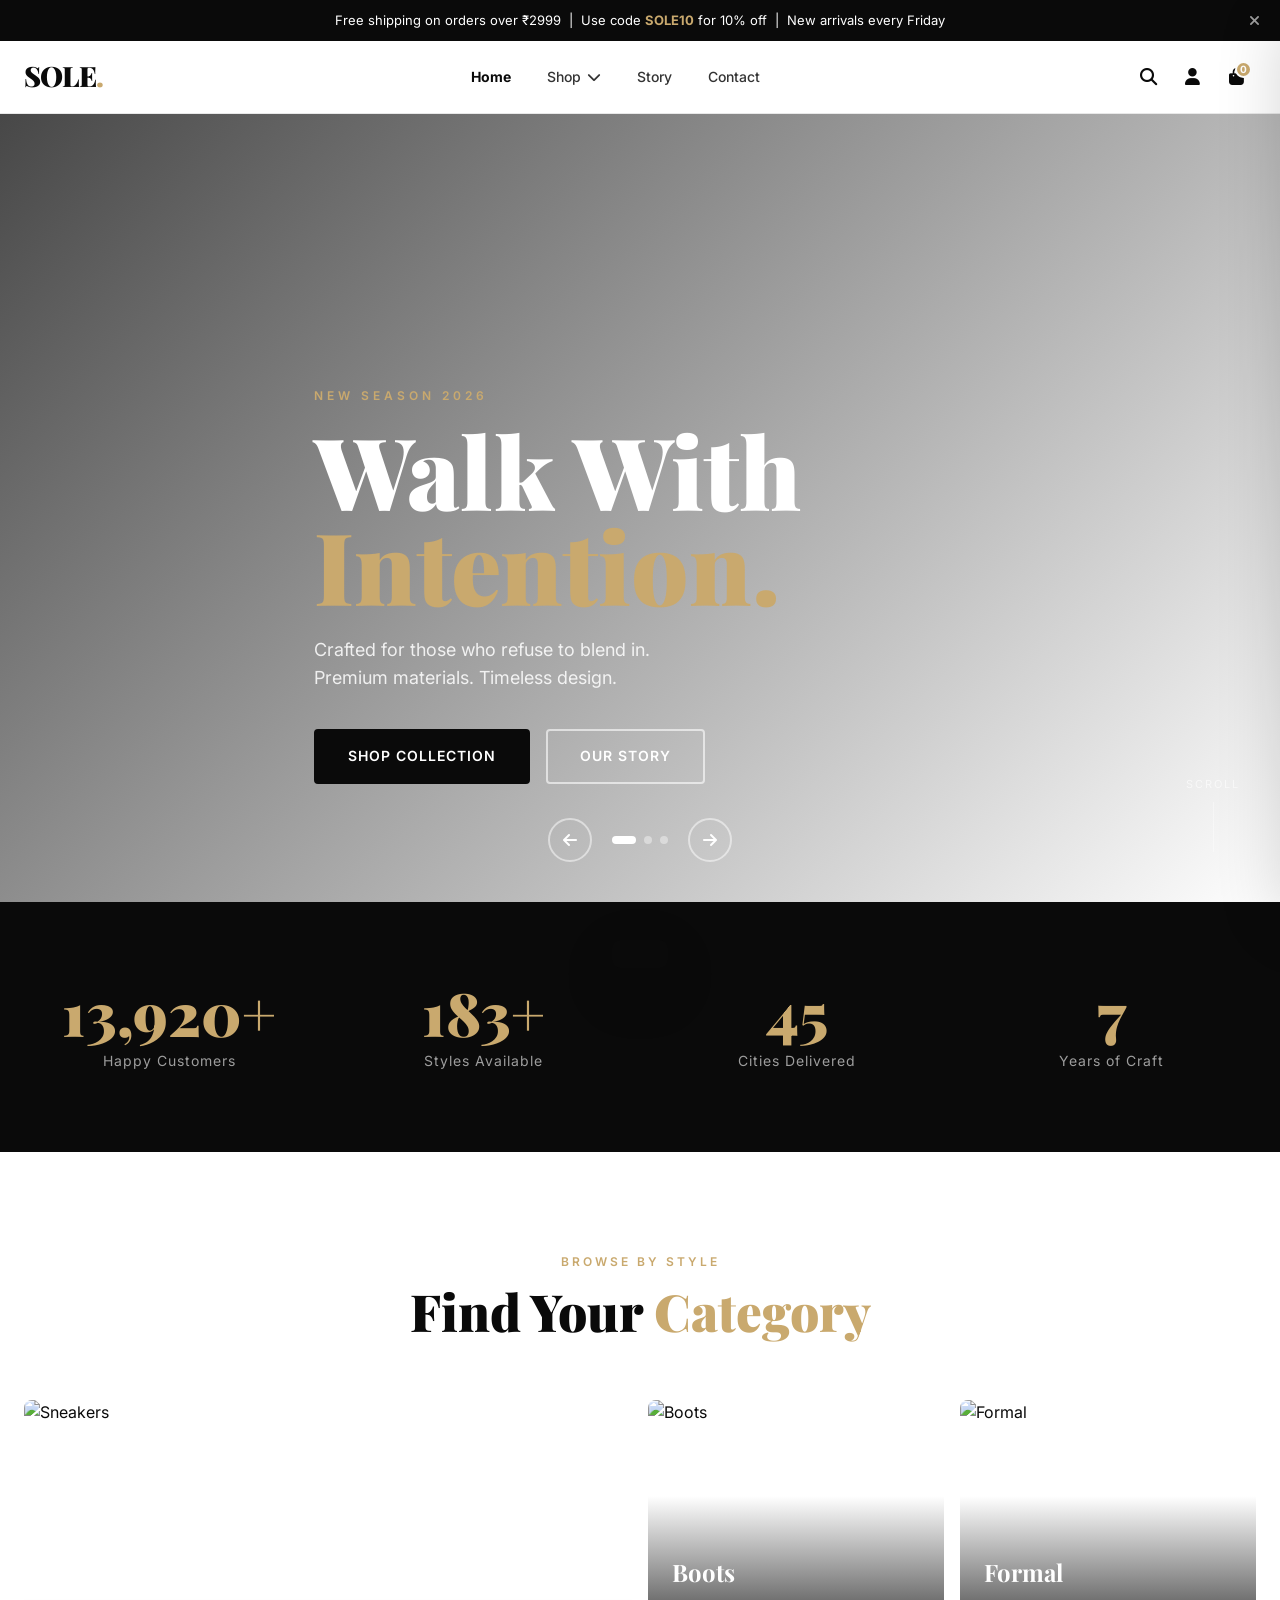
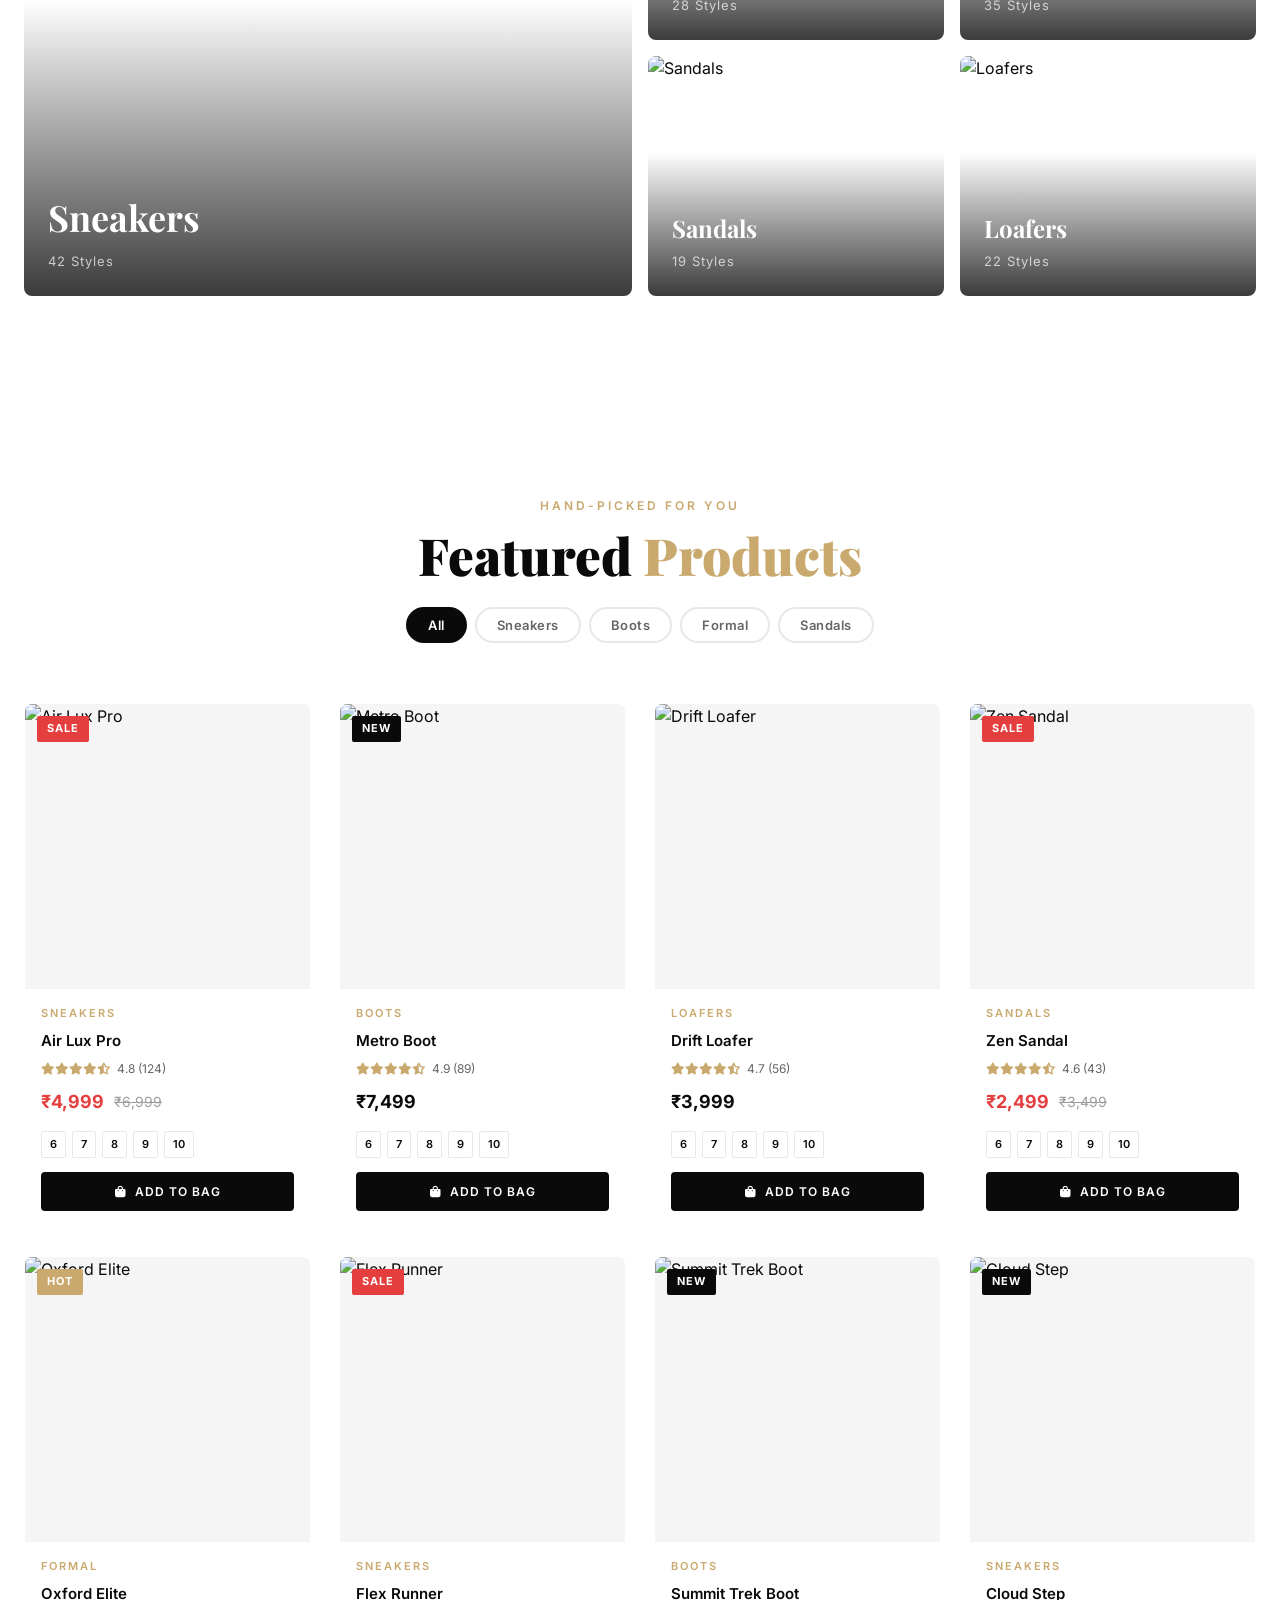
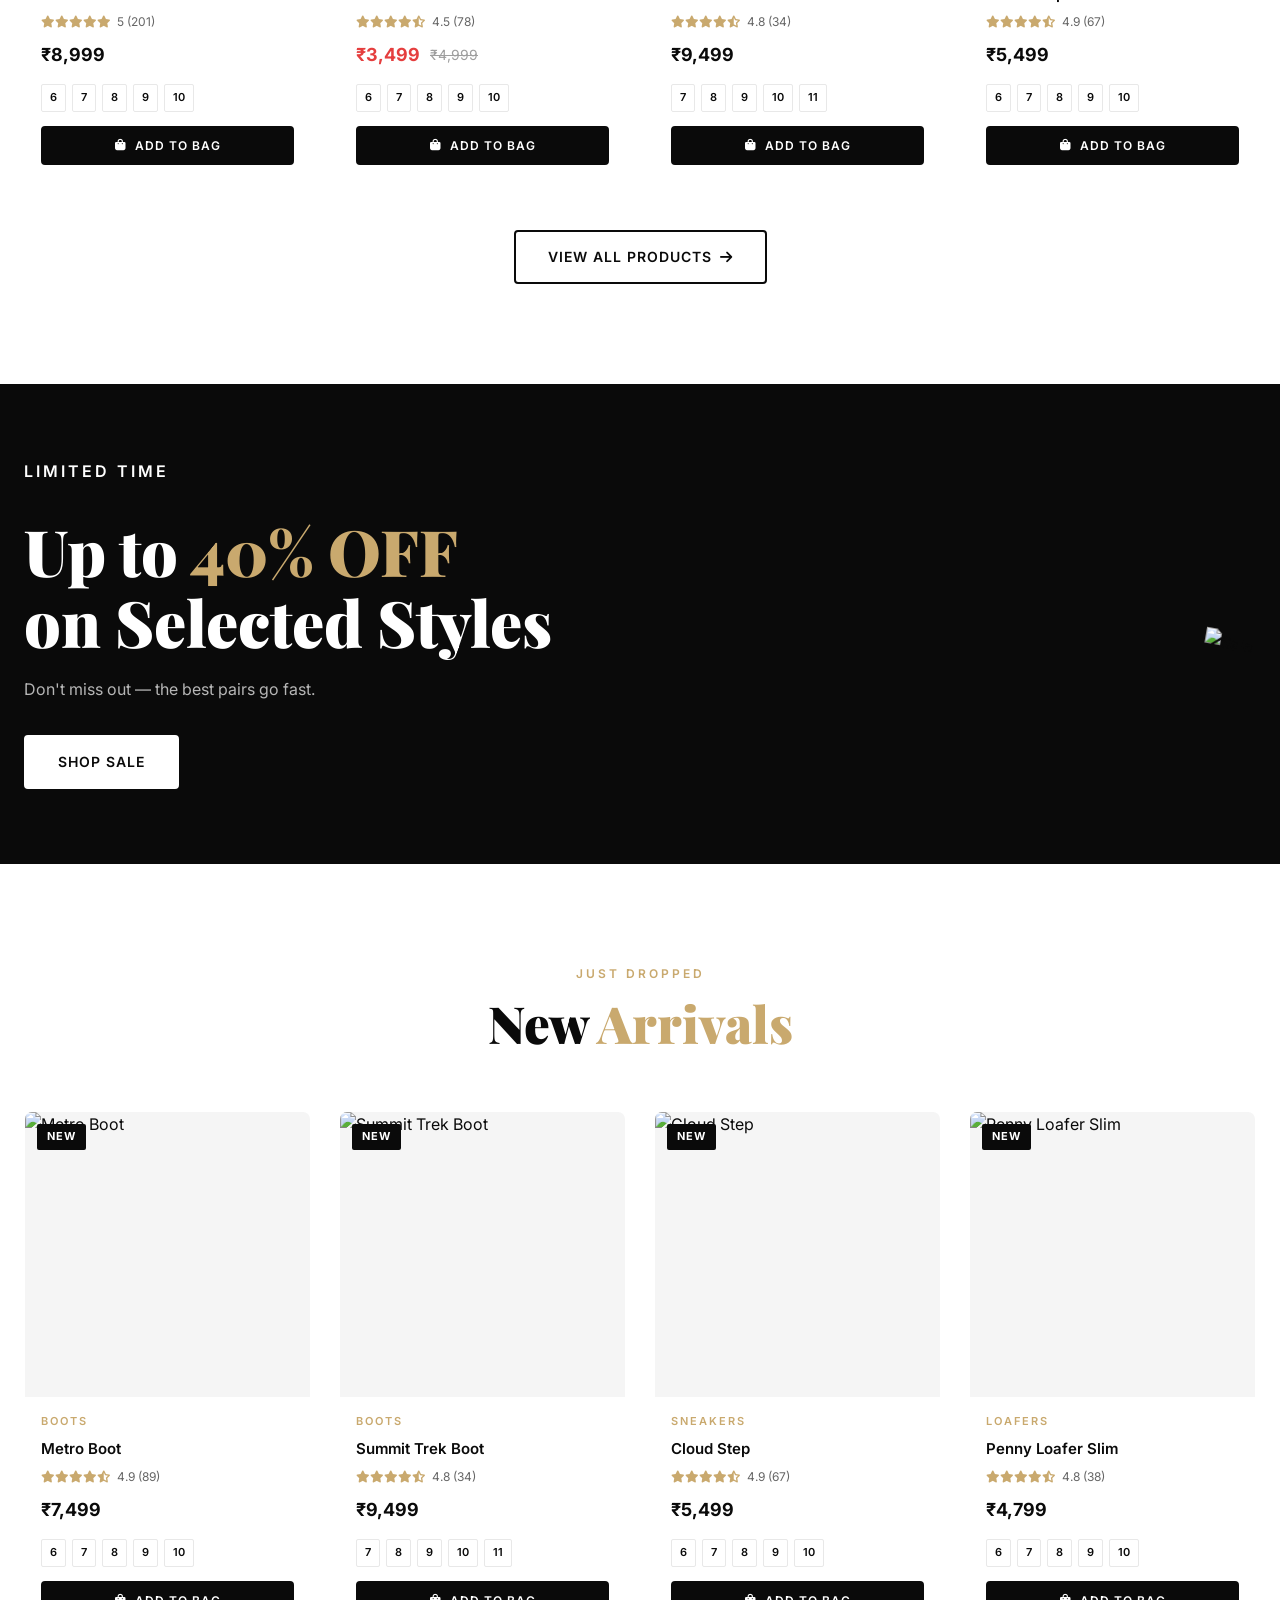
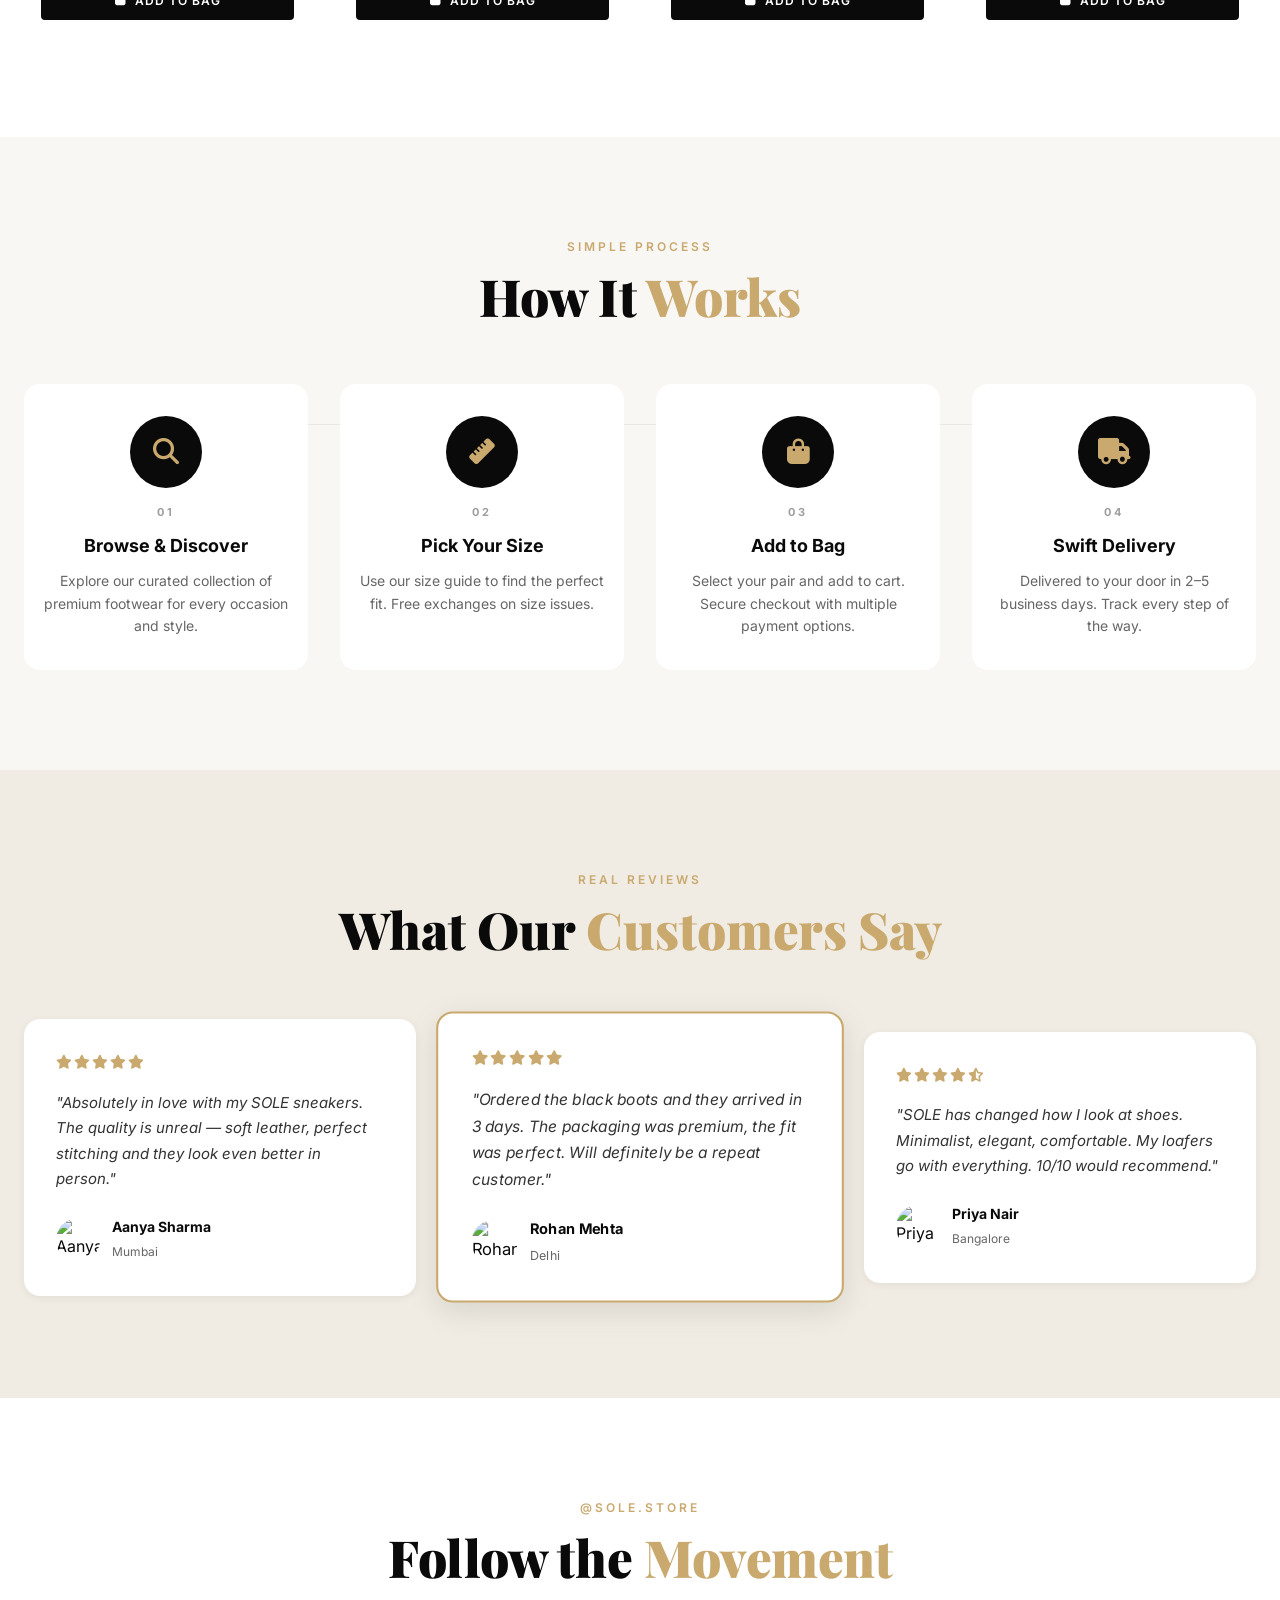
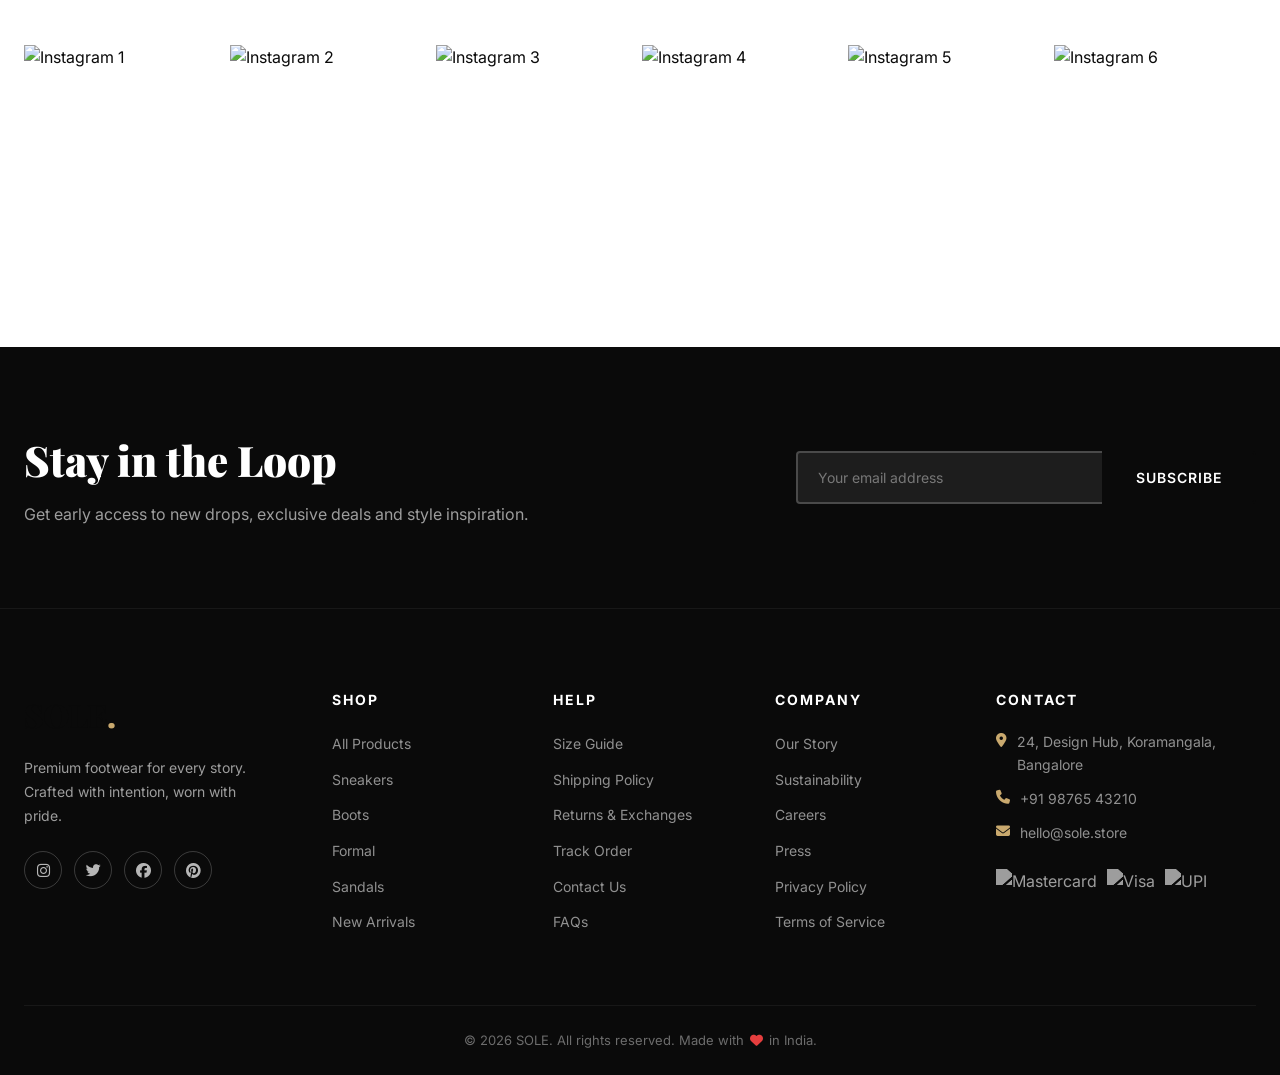
==== index.html @ 8777ed57 "Initial commit: SOLE footwear e-commerce website" ====
<!DOCTYPE html>
<html lang="en">
<head>
  <meta charset="UTF-8" />
  <meta name="viewport" content="width=device-width, initial-scale=1.0" />
  <title>SOLE — Premium Footwear</title>
  <meta name="description" content="SOLE — Minimalist premium footwear crafted for the bold. Shop sneakers, boots, and more." />
  <link rel="stylesheet" href="css/style.css" />
  <link rel="preconnect" href="https://fonts.googleapis.com" />
  <link href="https://fonts.googleapis.com/css2?family=Inter:wght@300;400;500;600;700;900&family=Playfair+Display:wght@700;900&display=swap" rel="stylesheet" />
  <link rel="stylesheet" href="https://cdnjs.cloudflare.com/ajax/libs/font-awesome/6.5.0/css/all.min.css" />
</head>
<body>

  <!-- ======== ANNOUNCEMENT BAR ======== -->
  <div class="announcement-bar">
    <span>Free shipping on orders over ₹2999 &nbsp;|&nbsp; Use code <strong>SOLE10</strong> for 10% off &nbsp;|&nbsp; New arrivals every Friday</span>
    <button class="announcement-close" aria-label="Close"><i class="fas fa-times"></i></button>
  </div>

  <!-- ======== NAVIGATION ======== -->
  <header class="header" id="header">
    <nav class="nav container">
      <a href="index.html" class="nav__logo">SOLE<span>.</span></a>

      <ul class="nav__menu" id="navMenu">
        <li><a href="index.html" class="nav__link active">Home</a></li>
        <li class="nav__dropdown">
          <a href="products.html" class="nav__link">Shop <i class="fas fa-chevron-down"></i></a>
          <ul class="dropdown__menu">
            <li><a href="products.html?cat=sneakers">Sneakers</a></li>
            <li><a href="products.html?cat=boots">Boots</a></li>
            <li><a href="products.html?cat=loafers">Loafers</a></li>
            <li><a href="products.html?cat=sandals">Sandals</a></li>
            <li><a href="products.html?cat=formal">Formal</a></li>
            <li><a href="products.html">All Products</a></li>
          </ul>
        </li>
        <li><a href="about.html" class="nav__link">Story</a></li>
        <li><a href="contact.html" class="nav__link">Contact</a></li>
      </ul>

      <div class="nav__actions">
        <button class="nav__icon" id="searchToggle" aria-label="Search"><i class="fas fa-search"></i></button>
        <a href="about.html" class="nav__icon" aria-label="Account"><i class="fas fa-user"></i></a>
        <button class="nav__icon cart-btn" id="cartToggle" aria-label="Cart">
          <i class="fas fa-shopping-bag"></i>
          <span class="cart-count" id="cartCount">0</span>
        </button>
        <button class="nav__hamburger" id="hamburger" aria-label="Menu">
          <span></span><span></span><span></span>
        </button>
      </div>
    </nav>

    <!-- Search Bar -->
    <div class="search-bar" id="searchBar">
      <div class="container">
        <input type="text" placeholder="Search for shoes, brands, styles..." id="searchInput" />
        <button id="searchSubmit"><i class="fas fa-search"></i></button>
        <button id="searchClose"><i class="fas fa-times"></i></button>
      </div>
    </div>
  </header>

  <!-- ======== CART SIDEBAR ======== -->
  <div class="cart-overlay" id="cartOverlay"></div>
  <aside class="cart-sidebar" id="cartSidebar">
    <div class="cart-sidebar__header">
      <h3>Your Bag <span id="cartItemCount">(0)</span></h3>
      <button id="cartClose"><i class="fas fa-times"></i></button>
    </div>
    <div class="cart-sidebar__body" id="cartItems">
      <div class="cart-empty" id="cartEmpty">
        <i class="fas fa-shopping-bag"></i>
        <p>Your bag is empty</p>
        <a href="products.html" class="btn btn--primary">Start Shopping</a>
      </div>
    </div>
    <div class="cart-sidebar__footer" id="cartFooter" style="display:none;">
      <div class="cart-subtotal">
        <span>Subtotal</span>
        <span id="cartSubtotal">₹0</span>
      </div>
      <p class="cart-note">Shipping & taxes calculated at checkout</p>
      <a href="#" class="btn btn--primary btn--full">Checkout</a>
      <a href="products.html" class="btn btn--outline btn--full">Continue Shopping</a>
    </div>
  </aside>

  <!-- ======== HERO SECTION ======== -->
  <section class="hero">
    <div class="hero__slides">
      <div class="hero__slide active" style="background-image: url('https://images.unsplash.com/photo-1542291026-7eec264c27ff?w=1600&q=80')">
        <div class="hero__overlay"></div>
        <div class="hero__content container">
          <p class="hero__tag">New Season 2026</p>
          <h1 class="hero__title">Walk With<br><span>Intention.</span></h1>
          <p class="hero__sub">Crafted for those who refuse to blend in.<br>Premium materials. Timeless design.</p>
          <div class="hero__actions">
            <a href="products.html" class="btn btn--primary">Shop Collection</a>
            <a href="about.html" class="btn btn--ghost">Our Story</a>
          </div>
        </div>
      </div>
      <div class="hero__slide" style="background-image: url('https://images.unsplash.com/photo-1600185365483-26d7a4cc7519?w=1600&q=80')">
        <div class="hero__overlay"></div>
        <div class="hero__content container">
          <p class="hero__tag">Bestsellers</p>
          <h1 class="hero__title">Comfort<br><span>Redefined.</span></h1>
          <p class="hero__sub">Every step, a statement. Every pair, a story.</p>
          <div class="hero__actions">
            <a href="products.html?cat=sneakers" class="btn btn--primary">Shop Sneakers</a>
            <a href="products.html" class="btn btn--ghost">View All</a>
          </div>
        </div>
      </div>
      <div class="hero__slide" style="background-image: url('https://images.unsplash.com/photo-1549298916-b41d501d3772?w=1600&q=80')">
        <div class="hero__overlay"></div>
        <div class="hero__content container">
          <p class="hero__tag">Limited Edition</p>
          <h1 class="hero__title">Bold.<br><span>Fearless.</span></h1>
          <p class="hero__sub">Limited drops. Unlimited style.</p>
          <div class="hero__actions">
            <a href="products.html" class="btn btn--primary">Explore Now</a>
          </div>
        </div>
      </div>
    </div>
    <div class="hero__controls">
      <button class="hero__prev" aria-label="Previous"><i class="fas fa-arrow-left"></i></button>
      <div class="hero__dots">
        <span class="hero__dot active"></span>
        <span class="hero__dot"></span>
        <span class="hero__dot"></span>
      </div>
      <button class="hero__next" aria-label="Next"><i class="fas fa-arrow-right"></i></button>
    </div>
    <div class="hero__scroll">
      <span>Scroll</span>
      <div class="hero__scroll-line"></div>
    </div>
  </section>

  <!-- ======== BRAND STATS ======== -->
  <section class="stats">
    <div class="container stats__grid">
      <div class="stat__item">
        <h2 class="stat__num" data-target="15000">0</h2>
        <p>Happy Customers</p>
      </div>
      <div class="stat__item">
        <h2 class="stat__num" data-target="200">0</h2>
        <p>Styles Available</p>
      </div>
      <div class="stat__item">
        <h2 class="stat__num" data-target="50">0</h2>
        <p>Cities Delivered</p>
      </div>
      <div class="stat__item">
        <h2 class="stat__num" data-target="8">0</h2>
        <p>Years of Craft</p>
      </div>
    </div>
  </section>

  <!-- ======== CATEGORIES ======== -->
  <section class="categories section" id="categories">
    <div class="container">
      <div class="section__header">
        <p class="section__tag">Browse by Style</p>
        <h2 class="section__title">Find Your <span>Category</span></h2>
      </div>
      <div class="categories__grid">
        <a href="products.html?cat=sneakers" class="category__card category__card--large">
          <img src="https://images.unsplash.com/photo-1595950653106-6c9ebd614d3a?w=800&q=80" alt="Sneakers" loading="lazy" />
          <div class="category__overlay">
            <h3>Sneakers</h3>
            <span>42 Styles</span>
          </div>
        </a>
        <a href="products.html?cat=boots" class="category__card">
          <img src="https://images.unsplash.com/photo-1608256246200-53e635b5b65f?w=600&q=80" alt="Boots" loading="lazy" />
          <div class="category__overlay">
            <h3>Boots</h3>
            <span>28 Styles</span>
          </div>
        </a>
        <a href="products.html?cat=formal" class="category__card">
          <img src="https://images.unsplash.com/photo-1614252234498-9a2d2e4c2c0c?w=600&q=80" alt="Formal" loading="lazy" />
          <div class="category__overlay">
            <h3>Formal</h3>
            <span>35 Styles</span>
          </div>
        </a>
        <a href="products.html?cat=sandals" class="category__card">
          <img src="https://images.unsplash.com/photo-1603487742131-4160ec999306?w=600&q=80" alt="Sandals" loading="lazy" />
          <div class="category__overlay">
            <h3>Sandals</h3>
            <span>19 Styles</span>
          </div>
        </a>
        <a href="products.html?cat=loafers" class="category__card">
          <img src="https://images.unsplash.com/photo-1560343090-f0409e92791a?w=600&q=80" alt="Loafers" loading="lazy" />
          <div class="category__overlay">
            <h3>Loafers</h3>
            <span>22 Styles</span>
          </div>
        </a>
      </div>
    </div>
  </section>

  <!-- ======== FEATURED PRODUCTS ======== -->
  <section class="products-section section" id="featured">
    <div class="container">
      <div class="section__header">
        <p class="section__tag">Hand-picked for you</p>
        <h2 class="section__title">Featured <span>Products</span></h2>
        <div class="product-filters">
          <button class="filter-btn active" data-filter="all">All</button>
          <button class="filter-btn" data-filter="sneakers">Sneakers</button>
          <button class="filter-btn" data-filter="boots">Boots</button>
          <button class="filter-btn" data-filter="formal">Formal</button>
          <button class="filter-btn" data-filter="sandals">Sandals</button>
        </div>
      </div>
      <div class="products__grid" id="featuredGrid">
        <!-- Products injected by JS -->
      </div>
      <div class="section__cta">
        <a href="products.html" class="btn btn--outline">View All Products <i class="fas fa-arrow-right"></i></a>
      </div>
    </div>
  </section>

  <!-- ======== PROMO BANNER ======== -->
  <section class="promo-banner">
    <div class="promo-banner__inner container">
      <div class="promo-banner__text">
        <p class="section__tag" style="color:#fff;">Limited Time</p>
        <h2>Up to <span>40% OFF</span><br>on Selected Styles</h2>
        <p>Don't miss out — the best pairs go fast.</p>
        <a href="products.html" class="btn btn--white">Shop Sale</a>
      </div>
      <div class="promo-banner__image">
        <img src="https://images.unsplash.com/photo-1512374382149-233c42b6a83b?w=700&q=80" alt="Sale" loading="lazy" />
      </div>
    </div>
  </section>

  <!-- ======== NEW ARRIVALS ======== -->
  <section class="section" id="new-arrivals">
    <div class="container">
      <div class="section__header">
        <p class="section__tag">Just dropped</p>
        <h2 class="section__title">New <span>Arrivals</span></h2>
      </div>
      <div class="arrivals__grid" id="arrivalsGrid">
        <!-- injected by JS -->
      </div>
    </div>
  </section>

  <!-- ======== HOW IT WORKS ======== -->
  <section class="how-it-works section">
    <div class="container">
      <div class="section__header">
        <p class="section__tag">Simple Process</p>
        <h2 class="section__title">How It <span>Works</span></h2>
      </div>
      <div class="steps__grid">
        <div class="step__card">
          <div class="step__icon"><i class="fas fa-search"></i></div>
          <span class="step__num">01</span>
          <h3>Browse & Discover</h3>
          <p>Explore our curated collection of premium footwear for every occasion and style.</p>
        </div>
        <div class="step__card">
          <div class="step__icon"><i class="fas fa-ruler"></i></div>
          <span class="step__num">02</span>
          <h3>Pick Your Size</h3>
          <p>Use our size guide to find the perfect fit. Free exchanges on size issues.</p>
        </div>
        <div class="step__card">
          <div class="step__icon"><i class="fas fa-shopping-bag"></i></div>
          <span class="step__num">03</span>
          <h3>Add to Bag</h3>
          <p>Select your pair and add to cart. Secure checkout with multiple payment options.</p>
        </div>
        <div class="step__card">
          <div class="step__icon"><i class="fas fa-truck"></i></div>
          <span class="step__num">04</span>
          <h3>Swift Delivery</h3>
          <p>Delivered to your door in 2–5 business days. Track every step of the way.</p>
        </div>
      </div>
    </div>
  </section>

  <!-- ======== TESTIMONIALS ======== -->
  <section class="testimonials section">
    <div class="container">
      <div class="section__header">
        <p class="section__tag">Real Reviews</p>
        <h2 class="section__title">What Our <span>Customers Say</span></h2>
      </div>
      <div class="testimonials__grid">
        <div class="testimonial__card">
          <div class="testimonial__stars"><i class="fas fa-star"></i><i class="fas fa-star"></i><i class="fas fa-star"></i><i class="fas fa-star"></i><i class="fas fa-star"></i></div>
          <p>"Absolutely in love with my SOLE sneakers. The quality is unreal — soft leather, perfect stitching and they look even better in person."</p>
          <div class="testimonial__author">
            <img src="https://i.pravatar.cc/60?img=1" alt="Aanya" />
            <div>
              <strong>Aanya Sharma</strong>
              <span>Mumbai</span>
            </div>
          </div>
        </div>
        <div class="testimonial__card featured-review">
          <div class="testimonial__stars"><i class="fas fa-star"></i><i class="fas fa-star"></i><i class="fas fa-star"></i><i class="fas fa-star"></i><i class="fas fa-star"></i></div>
          <p>"Ordered the black boots and they arrived in 3 days. The packaging was premium, the fit was perfect. Will definitely be a repeat customer."</p>
          <div class="testimonial__author">
            <img src="https://i.pravatar.cc/60?img=12" alt="Rohan" />
            <div>
              <strong>Rohan Mehta</strong>
              <span>Delhi</span>
            </div>
          </div>
        </div>
        <div class="testimonial__card">
          <div class="testimonial__stars"><i class="fas fa-star"></i><i class="fas fa-star"></i><i class="fas fa-star"></i><i class="fas fa-star"></i><i class="fas fa-star-half-alt"></i></div>
          <p>"SOLE has changed how I look at shoes. Minimalist, elegant, comfortable. My loafers go with everything. 10/10 would recommend."</p>
          <div class="testimonial__author">
            <img src="https://i.pravatar.cc/60?img=5" alt="Priya" />
            <div>
              <strong>Priya Nair</strong>
              <span>Bangalore</span>
            </div>
          </div>
        </div>
      </div>
    </div>
  </section>

  <!-- ======== INSTAGRAM / GALLERY ======== -->
  <section class="gallery section">
    <div class="container">
      <div class="section__header">
        <p class="section__tag">@sole.store</p>
        <h2 class="section__title">Follow the <span>Movement</span></h2>
      </div>
      <div class="gallery__grid">
        <a href="#" class="gallery__item"><img src="https://images.unsplash.com/photo-1491553895911-0055eca6402d?w=400&q=80" alt="Instagram 1" loading="lazy" /><div class="gallery__hover"><i class="fab fa-instagram"></i></div></a>
        <a href="#" class="gallery__item"><img src="https://images.unsplash.com/photo-1525966222134-fcfa99b8ae77?w=400&q=80" alt="Instagram 2" loading="lazy" /><div class="gallery__hover"><i class="fab fa-instagram"></i></div></a>
        <a href="#" class="gallery__item"><img src="https://images.unsplash.com/photo-1539185441755-769473a23570?w=400&q=80" alt="Instagram 3" loading="lazy" /><div class="gallery__hover"><i class="fab fa-instagram"></i></div></a>
        <a href="#" class="gallery__item"><img src="https://images.unsplash.com/photo-1606107557195-0e29a4b5b4aa?w=400&q=80" alt="Instagram 4" loading="lazy" /><div class="gallery__hover"><i class="fab fa-instagram"></i></div></a>
        <a href="#" class="gallery__item"><img src="https://images.unsplash.com/photo-1560769629-975ec94e6a86?w=400&q=80" alt="Instagram 5" loading="lazy" /><div class="gallery__hover"><i class="fab fa-instagram"></i></div></a>
        <a href="#" class="gallery__item"><img src="https://images.unsplash.com/photo-1594938298603-c8148c4b4e13?w=400&q=80" alt="Instagram 6" loading="lazy" /><div class="gallery__hover"><i class="fab fa-instagram"></i></div></a>
      </div>
    </div>
  </section>

  <!-- ======== NEWSLETTER ======== -->
  <section class="newsletter">
    <div class="container newsletter__inner">
      <div class="newsletter__text">
        <h2>Stay in the Loop</h2>
        <p>Get early access to new drops, exclusive deals and style inspiration.</p>
      </div>
      <form class="newsletter__form" id="newsletterForm">
        <input type="email" placeholder="Your email address" required />
        <button type="submit" class="btn btn--primary">Subscribe</button>
      </form>
    </div>
  </section>

  <!-- ======== FOOTER ======== -->
  <footer class="footer">
    <div class="container">
      <div class="footer__grid">
        <div class="footer__brand">
          <a href="index.html" class="nav__logo footer__logo">SOLE<span>.</span></a>
          <p>Premium footwear for every story. Crafted with intention, worn with pride.</p>
          <div class="footer__social">
            <a href="#" aria-label="Instagram"><i class="fab fa-instagram"></i></a>
            <a href="#" aria-label="Twitter"><i class="fab fa-twitter"></i></a>
            <a href="#" aria-label="Facebook"><i class="fab fa-facebook"></i></a>
            <a href="#" aria-label="Pinterest"><i class="fab fa-pinterest"></i></a>
          </div>
        </div>
        <div class="footer__links">
          <h4>Shop</h4>
          <ul>
            <li><a href="products.html">All Products</a></li>
            <li><a href="products.html?cat=sneakers">Sneakers</a></li>
            <li><a href="products.html?cat=boots">Boots</a></li>
            <li><a href="products.html?cat=formal">Formal</a></li>
            <li><a href="products.html?cat=sandals">Sandals</a></li>
            <li><a href="products.html">New Arrivals</a></li>
          </ul>
        </div>
        <div class="footer__links">
          <h4>Help</h4>
          <ul>
            <li><a href="#">Size Guide</a></li>
            <li><a href="#">Shipping Policy</a></li>
            <li><a href="#">Returns & Exchanges</a></li>
            <li><a href="#">Track Order</a></li>
            <li><a href="contact.html">Contact Us</a></li>
            <li><a href="#">FAQs</a></li>
          </ul>
        </div>
        <div class="footer__links">
          <h4>Company</h4>
          <ul>
            <li><a href="about.html">Our Story</a></li>
            <li><a href="#">Sustainability</a></li>
            <li><a href="#">Careers</a></li>
            <li><a href="#">Press</a></li>
            <li><a href="#">Privacy Policy</a></li>
            <li><a href="#">Terms of Service</a></li>
          </ul>
        </div>
        <div class="footer__contact">
          <h4>Contact</h4>
          <p><i class="fas fa-map-marker-alt"></i> 24, Design Hub, Koramangala, Bangalore</p>
          <p><i class="fas fa-phone"></i> +91 98765 43210</p>
          <p><i class="fas fa-envelope"></i> hello@sole.store</p>
          <div class="footer__payments">
            <img src="https://upload.wikimedia.org/wikipedia/commons/thumb/2/2a/Mastercard-logo.svg/200px-Mastercard-logo.svg.png" alt="Mastercard" />
            <img src="https://upload.wikimedia.org/wikipedia/commons/thumb/5/5e/Visa_Inc._logo.svg/200px-Visa_Inc._logo.svg.png" alt="Visa" />
            <img src="https://upload.wikimedia.org/wikipedia/commons/thumb/e/e1/UPI-Logo-vector.svg/200px-UPI-Logo-vector.svg.png" alt="UPI" />
          </div>
        </div>
      </div>
      <div class="footer__bottom">
        <p>&copy; 2026 SOLE. All rights reserved. Made with <i class="fas fa-heart"></i> in India.</p>
      </div>
    </div>
  </footer>

  <!-- ======== BACK TO TOP ======== -->
  <button class="back-to-top" id="backToTop" aria-label="Back to top"><i class="fas fa-arrow-up"></i></button>

  <!-- ======== TOAST NOTIFICATION ======== -->
  <div class="toast" id="toast"></div>

  <script src="js/products.js"></script>
  <script src="js/main.js"></script>
</body>
</html>
---- css/style.css ----
/* ============================================================
   SOLE — E-Commerce Footwear Website
   Design System: Minimalistic, Bold, Premium
   ============================================================ */

/* ---- VARIABLES ---- */
:root {
  --black: #0a0a0a;
  --white: #ffffff;
  --off-white: #f8f7f4;
  --cream: #f0ece3;
  --accent: #c9a96e;
  --accent-dark: #a8824a;
  --gray-100: #f5f5f5;
  --gray-200: #e8e8e8;
  --gray-400: #9e9e9e;
  --gray-600: #666666;
  --gray-800: #333333;
  --danger: #e53e3e;
  --success: #38a169;

  --font-sans: 'Inter', sans-serif;
  --font-serif: 'Playfair Display', serif;

  --radius: 4px;
  --radius-md: 8px;
  --radius-lg: 16px;

  --shadow-sm: 0 2px 8px rgba(0,0,0,0.06);
  --shadow-md: 0 8px 30px rgba(0,0,0,0.10);
  --shadow-lg: 0 20px 60px rgba(0,0,0,0.16);

  --transition: all 0.3s cubic-bezier(0.4, 0, 0.2, 1);
  --transition-slow: all 0.6s cubic-bezier(0.4, 0, 0.2, 1);

  --nav-height: 72px;
  --announce-height: 40px;
}

/* ---- RESET ---- */
*, *::before, *::after { margin: 0; padding: 0; box-sizing: border-box; }
html { scroll-behavior: smooth; font-size: 16px; }
body {
  font-family: var(--font-sans);
  background: var(--white);
  color: var(--black);
  line-height: 1.6;
  overflow-x: hidden;
}
img { max-width: 100%; display: block; }
a { text-decoration: none; color: inherit; }
ul { list-style: none; }
button { cursor: pointer; border: none; background: none; font-family: inherit; }
input, textarea { font-family: inherit; }

/* ---- LAYOUT ---- */
.container {
  max-width: 1280px;
  margin: 0 auto;
  padding: 0 24px;
}
.section { padding: 100px 0; }

/* ---- TYPOGRAPHY ---- */
.section__header { text-align: center; margin-bottom: 60px; }
.section__tag {
  font-size: 12px;
  font-weight: 600;
  letter-spacing: 3px;
  text-transform: uppercase;
  color: var(--accent);
  margin-bottom: 12px;
  display: block;
}
.section__title {
  font-family: var(--font-serif);
  font-size: clamp(32px, 4vw, 52px);
  font-weight: 900;
  line-height: 1.1;
  color: var(--black);
}
.section__title span { color: var(--accent); }

/* ---- BUTTONS ---- */
.btn {
  display: inline-flex;
  align-items: center;
  gap: 8px;
  padding: 14px 32px;
  font-size: 14px;
  font-weight: 600;
  letter-spacing: 1px;
  text-transform: uppercase;
  border-radius: var(--radius);
  transition: var(--transition);
  cursor: pointer;
  white-space: nowrap;
}
.btn--primary {
  background: var(--black);
  color: var(--white);
  border: 2px solid var(--black);
}
.btn--primary:hover {
  background: var(--accent);
  border-color: var(--accent);
  transform: translateY(-2px);
  box-shadow: var(--shadow-md);
}
.btn--outline {
  background: transparent;
  color: var(--black);
  border: 2px solid var(--black);
}
.btn--outline:hover {
  background: var(--black);
  color: var(--white);
  transform: translateY(-2px);
}
.btn--ghost {
  background: transparent;
  color: var(--white);
  border: 2px solid rgba(255,255,255,0.6);
}
.btn--ghost:hover {
  background: var(--white);
  color: var(--black);
  border-color: var(--white);
}
.btn--white {
  background: var(--white);
  color: var(--black);
  border: 2px solid var(--white);
}
.btn--white:hover {
  background: transparent;
  color: var(--white);
}
.btn--full { width: 100%; justify-content: center; }
.btn--sm { padding: 10px 20px; font-size: 12px; }

/* ============================================================
   ANNOUNCEMENT BAR
   ============================================================ */
.announcement-bar {
  background: var(--black);
  color: var(--white);
  text-align: center;
  padding: 10px 24px;
  font-size: 13px;
  font-weight: 400;
  position: relative;
  z-index: 1000;
  display: flex;
  align-items: center;
  justify-content: center;
  gap: 16px;
  min-height: var(--announce-height);
}
.announcement-bar strong { color: var(--accent); }
.announcement-close {
  position: absolute;
  right: 20px;
  color: rgba(255,255,255,0.6);
  font-size: 14px;
  transition: var(--transition);
}
.announcement-close:hover { color: var(--white); }

/* ============================================================
   NAVIGATION
   ============================================================ */
.header {
  position: sticky;
  top: 0;
  z-index: 999;
  background: rgba(255,255,255,0.97);
  backdrop-filter: blur(20px);
  border-bottom: 1px solid var(--gray-200);
  transition: var(--transition);
}
.header.scrolled {
  box-shadow: var(--shadow-md);
}
.nav {
  display: flex;
  align-items: center;
  justify-content: space-between;
  height: var(--nav-height);
  gap: 32px;
}
.nav__logo {
  font-family: var(--font-serif);
  font-size: 28px;
  font-weight: 900;
  letter-spacing: -1px;
  color: var(--black);
}
.nav__logo span { color: var(--accent); }
.nav__menu {
  display: flex;
  align-items: center;
  gap: 8px;
}
.nav__link {
  font-size: 14px;
  font-weight: 500;
  color: var(--gray-800);
  padding: 8px 14px;
  border-radius: var(--radius);
  transition: var(--transition);
  display: flex;
  align-items: center;
  gap: 6px;
}
.nav__link:hover, .nav__link.active { color: var(--black); }
.nav__link.active { font-weight: 700; }

/* Dropdown */
.nav__dropdown { position: relative; }
.dropdown__menu {
  position: absolute;
  top: calc(100% + 12px);
  left: 0;
  background: var(--white);
  border: 1px solid var(--gray-200);
  border-radius: var(--radius-md);
  box-shadow: var(--shadow-lg);
  min-width: 180px;
  opacity: 0;
  pointer-events: none;
  transform: translateY(-10px);
  transition: var(--transition);
  z-index: 100;
}
.nav__dropdown:hover .dropdown__menu {
  opacity: 1;
  pointer-events: all;
  transform: translateY(0);
}
.dropdown__menu li a {
  display: block;
  padding: 10px 18px;
  font-size: 14px;
  color: var(--gray-800);
  transition: var(--transition);
}
.dropdown__menu li a:hover { background: var(--gray-100); color: var(--black); }
.dropdown__menu li:first-child a { border-radius: var(--radius-md) var(--radius-md) 0 0; }
.dropdown__menu li:last-child a { border-radius: 0 0 var(--radius-md) var(--radius-md); }

.nav__actions { display: flex; align-items: center; gap: 4px; }
.nav__icon {
  width: 40px; height: 40px;
  display: flex; align-items: center; justify-content: center;
  border-radius: 50%;
  font-size: 17px;
  color: var(--black);
  transition: var(--transition);
  position: relative;
}
.nav__icon:hover { background: var(--gray-100); }
.cart-count {
  position: absolute;
  top: 4px; right: 4px;
  background: var(--accent);
  color: var(--white);
  font-size: 10px;
  font-weight: 700;
  width: 17px; height: 17px;
  border-radius: 50%;
  display: flex; align-items: center; justify-content: center;
  border: 2px solid var(--white);
}
.nav__hamburger {
  display: none;
  flex-direction: column;
  gap: 5px;
  padding: 8px;
  border-radius: var(--radius);
  transition: var(--transition);
}
.nav__hamburger span {
  display: block;
  width: 22px; height: 2px;
  background: var(--black);
  border-radius: 2px;
  transition: var(--transition);
}
.nav__hamburger:hover { background: var(--gray-100); }

/* Search Bar */
.search-bar {
  background: var(--white);
  border-top: 1px solid var(--gray-200);
  padding: 16px 0;
  display: none;
}
.search-bar.active { display: block; }
.search-bar .container {
  display: flex;
  align-items: center;
  gap: 12px;
}
.search-bar input {
  flex: 1;
  padding: 12px 16px;
  border: 2px solid var(--gray-200);
  border-radius: var(--radius);
  font-size: 15px;
  outline: none;
  transition: var(--transition);
}
.search-bar input:focus { border-color: var(--black); }
.search-bar button { color: var(--black); font-size: 18px; padding: 8px; }

/* ============================================================
   CART SIDEBAR
   ============================================================ */
.cart-overlay {
  position: fixed; inset: 0;
  background: rgba(0,0,0,0.5);
  z-index: 1100;
  opacity: 0;
  pointer-events: none;
  transition: var(--transition);
}
.cart-overlay.active { opacity: 1; pointer-events: all; }
.cart-sidebar {
  position: fixed;
  top: 0; right: -420px;
  width: 420px; max-width: 100vw;
  height: 100vh;
  background: var(--white);
  z-index: 1200;
  display: flex;
  flex-direction: column;
  transition: right 0.4s cubic-bezier(0.4, 0, 0.2, 1);
  box-shadow: var(--shadow-lg);
}
.cart-sidebar.active { right: 0; }
.cart-sidebar__header {
  display: flex;
  align-items: center;
  justify-content: space-between;
  padding: 24px;
  border-bottom: 1px solid var(--gray-200);
}
.cart-sidebar__header h3 { font-size: 20px; font-weight: 700; }
.cart-sidebar__header button { font-size: 20px; color: var(--gray-600); transition: var(--transition); }
.cart-sidebar__header button:hover { color: var(--black); }
.cart-sidebar__body {
  flex: 1;
  overflow-y: auto;
  padding: 24px;
}
.cart-empty {
  display: flex; flex-direction: column;
  align-items: center; justify-content: center;
  gap: 16px;
  height: 100%;
  text-align: center;
}
.cart-empty i { font-size: 48px; color: var(--gray-200); }
.cart-empty p { color: var(--gray-600); font-size: 16px; }
.cart-item {
  display: flex;
  gap: 16px;
  padding: 16px 0;
  border-bottom: 1px solid var(--gray-100);
}
.cart-item img { width: 80px; height: 80px; object-fit: cover; border-radius: var(--radius-md); flex-shrink: 0; }
.cart-item__info { flex: 1; }
.cart-item__name { font-size: 14px; font-weight: 600; margin-bottom: 4px; }
.cart-item__meta { font-size: 12px; color: var(--gray-600); margin-bottom: 8px; }
.cart-item__controls { display: flex; align-items: center; gap: 12px; }
.qty-btn {
  width: 28px; height: 28px;
  border: 1px solid var(--gray-200);
  border-radius: 4px;
  display: flex; align-items: center; justify-content: center;
  font-size: 14px; font-weight: 700;
  transition: var(--transition);
}
.qty-btn:hover { background: var(--black); color: var(--white); border-color: var(--black); }
.cart-item__qty { font-size: 14px; font-weight: 600; min-width: 20px; text-align: center; }
.cart-item__price { font-size: 15px; font-weight: 700; }
.cart-item__remove { color: var(--gray-400); font-size: 14px; margin-left: auto; transition: var(--transition); }
.cart-item__remove:hover { color: var(--danger); }
.cart-sidebar__footer {
  padding: 24px;
  border-top: 1px solid var(--gray-200);
  display: flex;
  flex-direction: column;
  gap: 12px;
}
.cart-subtotal {
  display: flex;
  justify-content: space-between;
  font-size: 18px;
  font-weight: 700;
}
.cart-note { font-size: 12px; color: var(--gray-600); text-align: center; }

/* ============================================================
   HERO
   ============================================================ */
.hero {
  position: relative;
  height: calc(100vh - var(--nav-height) - var(--announce-height));
  min-height: 600px;
  overflow: hidden;
}
.hero__slides { position: relative; width: 100%; height: 100%; }
.hero__slide {
  position: absolute; inset: 0;
  background-size: cover;
  background-position: center;
  opacity: 0;
  transition: opacity 0.8s ease;
}
.hero__slide.active { opacity: 1; z-index: 1; }
.hero__overlay {
  position: absolute; inset: 0;
  background: linear-gradient(135deg, rgba(10,10,10,0.75) 0%, rgba(10,10,10,0.3) 60%, transparent 100%);
}
.hero__content {
  position: absolute;
  bottom: 15%;
  left: 0; right: 0;
  z-index: 2;
  max-width: 700px;
}
.hero__tag {
  font-size: 12px;
  font-weight: 600;
  letter-spacing: 4px;
  text-transform: uppercase;
  color: var(--accent);
  margin-bottom: 16px;
}
.hero__title {
  font-family: var(--font-serif);
  font-size: clamp(52px, 8vw, 100px);
  font-weight: 900;
  color: var(--white);
  line-height: 0.95;
  margin-bottom: 24px;
}
.hero__title span { color: var(--accent); }
.hero__sub {
  font-size: 18px;
  color: rgba(255,255,255,0.85);
  margin-bottom: 36px;
  line-height: 1.6;
  max-width: 460px;
}
.hero__actions { display: flex; gap: 16px; flex-wrap: wrap; }
.hero__controls {
  position: absolute;
  bottom: 40px; left: 50%;
  transform: translateX(-50%);
  z-index: 3;
  display: flex;
  align-items: center;
  gap: 20px;
}
.hero__prev, .hero__next {
  width: 44px; height: 44px;
  border: 2px solid rgba(255,255,255,0.5);
  border-radius: 50%;
  color: var(--white);
  font-size: 16px;
  display: flex; align-items: center; justify-content: center;
  transition: var(--transition);
}
.hero__prev:hover, .hero__next:hover {
  background: var(--white);
  color: var(--black);
  border-color: var(--white);
}
.hero__dots { display: flex; gap: 8px; }
.hero__dot {
  width: 8px; height: 8px;
  border-radius: 50%;
  background: rgba(255,255,255,0.4);
  cursor: pointer;
  transition: var(--transition);
}
.hero__dot.active { background: var(--white); width: 24px; border-radius: 4px; }
.hero__scroll {
  position: absolute;
  right: 40px; bottom: 50px;
  z-index: 3;
  display: flex;
  flex-direction: column;
  align-items: center;
  gap: 8px;
  color: rgba(255,255,255,0.6);
  font-size: 11px;
  letter-spacing: 2px;
  text-transform: uppercase;
}
.hero__scroll-line {
  width: 1px; height: 50px;
  background: rgba(255,255,255,0.4);
  animation: scrollLine 2s ease-in-out infinite;
}
@keyframes scrollLine { 0%,100% { transform: scaleY(0); transform-origin: top; } 50% { transform: scaleY(1); transform-origin: top; } }

/* ============================================================
   STATS
   ============================================================ */
.stats {
  background: var(--black);
  padding: 60px 0;
}
.stats__grid {
  display: grid;
  grid-template-columns: repeat(4, 1fr);
  gap: 24px;
  text-align: center;
}
.stat__item { padding: 20px; }
.stat__num {
  font-family: var(--font-serif);
  font-size: clamp(36px, 5vw, 60px);
  font-weight: 900;
  color: var(--accent);
  line-height: 1;
  margin-bottom: 8px;
}
.stat__item p {
  color: rgba(255,255,255,0.6);
  font-size: 14px;
  letter-spacing: 1px;
}

/* ============================================================
   CATEGORIES
   ============================================================ */
.categories__grid {
  display: grid;
  grid-template-columns: repeat(4, 1fr);
  grid-template-rows: repeat(2, 240px);
  gap: 16px;
}
.category__card {
  position: relative;
  overflow: hidden;
  border-radius: var(--radius-md);
  display: block;
}
.category__card--large {
  grid-column: span 2;
  grid-row: span 2;
}
.category__card img {
  width: 100%; height: 100%;
  object-fit: cover;
  transition: transform 0.6s ease;
}
.category__card:hover img { transform: scale(1.08); }
.category__overlay {
  position: absolute; inset: 0;
  background: linear-gradient(to top, rgba(10,10,10,0.8) 0%, transparent 60%);
  display: flex;
  flex-direction: column;
  justify-content: flex-end;
  padding: 24px;
  transition: var(--transition);
}
.category__overlay h3 {
  font-family: var(--font-serif);
  font-size: 24px;
  font-weight: 700;
  color: var(--white);
  margin-bottom: 4px;
}
.category__card--large .category__overlay h3 { font-size: 36px; }
.category__overlay span {
  font-size: 13px;
  color: rgba(255,255,255,0.7);
  letter-spacing: 1px;
}
.category__card:hover .category__overlay { background: linear-gradient(to top, rgba(10,10,10,0.9) 0%, rgba(10,10,10,0.2) 100%); }

/* ============================================================
   PRODUCTS
   ============================================================ */
.product-filters {
  display: flex;
  gap: 8px;
  justify-content: center;
  margin-top: 24px;
  flex-wrap: wrap;
}
.filter-btn {
  padding: 8px 20px;
  border: 2px solid var(--gray-200);
  border-radius: 50px;
  font-size: 13px;
  font-weight: 600;
  color: var(--gray-600);
  transition: var(--transition);
  letter-spacing: 0.5px;
}
.filter-btn:hover { border-color: var(--black); color: var(--black); }
.filter-btn.active { background: var(--black); color: var(--white); border-color: var(--black); }
.products__grid {
  display: grid;
  grid-template-columns: repeat(4, 1fr);
  gap: 28px;
  margin-top: 16px;
}
.arrivals__grid {
  display: grid;
  grid-template-columns: repeat(4, 1fr);
  gap: 28px;
}
.product-card {
  background: var(--white);
  border-radius: var(--radius-md);
  overflow: hidden;
  position: relative;
  transition: var(--transition);
  border: 1px solid transparent;
}
.product-card:hover {
  border-color: var(--gray-200);
  box-shadow: var(--shadow-md);
  transform: translateY(-4px);
}
.product-card__image {
  position: relative;
  padding-top: 100%;
  overflow: hidden;
  background: var(--gray-100);
}
.product-card__image img {
  position: absolute; inset: 0;
  width: 100%; height: 100%;
  object-fit: cover;
  transition: transform 0.6s ease;
}
.product-card:hover .product-card__image img { transform: scale(1.06); }
.product-card__badges {
  position: absolute;
  top: 12px; left: 12px;
  display: flex; flex-direction: column; gap: 6px;
  z-index: 2;
}
.badge {
  padding: 4px 10px;
  font-size: 11px;
  font-weight: 700;
  letter-spacing: 1px;
  text-transform: uppercase;
  border-radius: 2px;
}
.badge--new { background: var(--black); color: var(--white); }
.badge--sale { background: var(--danger); color: var(--white); }
.badge--hot { background: var(--accent); color: var(--white); }
.product-card__actions {
  position: absolute;
  top: 12px; right: 12px;
  display: flex; flex-direction: column; gap: 8px;
  opacity: 0;
  transform: translateX(12px);
  transition: var(--transition);
  z-index: 2;
}
.product-card:hover .product-card__actions {
  opacity: 1;
  transform: translateX(0);
}
.product-card__actions button {
  width: 36px; height: 36px;
  background: var(--white);
  border-radius: 50%;
  display: flex; align-items: center; justify-content: center;
  font-size: 14px;
  color: var(--black);
  box-shadow: var(--shadow-sm);
  transition: var(--transition);
}
.product-card__actions button:hover { background: var(--black); color: var(--white); }
.product-card__actions button.wishlisted { color: var(--danger); }
.product-card__body { padding: 16px; }
.product-card__cat {
  font-size: 11px;
  font-weight: 600;
  letter-spacing: 2px;
  text-transform: uppercase;
  color: var(--accent);
  margin-bottom: 6px;
}
.product-card__name {
  font-size: 15px;
  font-weight: 600;
  color: var(--black);
  margin-bottom: 6px;
  white-space: nowrap;
  overflow: hidden;
  text-overflow: ellipsis;
}
.product-card__rating {
  display: flex;
  align-items: center;
  gap: 6px;
  margin-bottom: 10px;
}
.product-card__rating .stars { color: var(--accent); font-size: 12px; }
.product-card__rating span { font-size: 12px; color: var(--gray-600); }
.product-card__price {
  display: flex;
  align-items: center;
  gap: 10px;
  margin-bottom: 14px;
}
.price { font-size: 18px; font-weight: 700; }
.price--old {
  font-size: 14px;
  font-weight: 400;
  color: var(--gray-400);
  text-decoration: line-through;
}
.price--sale { color: var(--danger); }
.product-card__sizes {
  display: flex; gap: 6px; flex-wrap: wrap; margin-bottom: 14px;
}
.size-chip {
  padding: 4px 8px;
  border: 1px solid var(--gray-200);
  border-radius: 2px;
  font-size: 11px;
  font-weight: 600;
  cursor: pointer;
  transition: var(--transition);
}
.size-chip:hover, .size-chip.active { background: var(--black); color: var(--white); border-color: var(--black); }
.section__cta { text-align: center; margin-top: 48px; }

/* ============================================================
   PROMO BANNER
   ============================================================ */
.promo-banner {
  background: var(--black);
  overflow: hidden;
}
.promo-banner__inner {
  display: flex;
  align-items: center;
  min-height: 480px;
  gap: 60px;
}
.promo-banner__text { flex: 1; padding: 60px 0; }
.promo-banner__text h2 {
  font-family: var(--font-serif);
  font-size: clamp(36px, 5vw, 64px);
  font-weight: 900;
  color: var(--white);
  line-height: 1.1;
  margin-bottom: 20px;
}
.promo-banner__text h2 span { color: var(--accent); }
.promo-banner__text p { color: rgba(255,255,255,0.7); font-size: 16px; margin-bottom: 32px; }
.promo-banner__image {
  flex: 1;
  display: flex;
  justify-content: flex-end;
  align-items: flex-end;
}
.promo-banner__image img {
  max-height: 460px;
  object-fit: contain;
  filter: drop-shadow(0 20px 60px rgba(0,0,0,0.5));
  transform: rotate(10deg) translateY(20px);
  transition: var(--transition-slow);
}
.promo-banner:hover .promo-banner__image img {
  transform: rotate(5deg) translateY(0);
}

/* ============================================================
   HOW IT WORKS
   ============================================================ */
.how-it-works { background: var(--off-white); }
.steps__grid {
  display: grid;
  grid-template-columns: repeat(4, 1fr);
  gap: 32px;
  position: relative;
}
.steps__grid::before {
  content: '';
  position: absolute;
  top: 40px; left: 12%;
  width: 76%;
  height: 1px;
  background: var(--gray-200);
  z-index: 0;
}
.step__card {
  text-align: center;
  padding: 32px 20px;
  background: var(--white);
  border-radius: var(--radius-lg);
  position: relative;
  transition: var(--transition);
}
.step__card:hover {
  box-shadow: var(--shadow-md);
  transform: translateY(-6px);
}
.step__icon {
  width: 72px; height: 72px;
  background: var(--black);
  border-radius: 50%;
  display: flex; align-items: center; justify-content: center;
  margin: 0 auto 16px;
  font-size: 26px;
  color: var(--accent);
  position: relative;
  z-index: 1;
  transition: var(--transition);
}
.step__card:hover .step__icon { background: var(--accent); color: var(--white); }
.step__num {
  display: block;
  font-size: 11px;
  font-weight: 700;
  letter-spacing: 3px;
  color: var(--gray-400);
  margin-bottom: 10px;
  text-transform: uppercase;
}
.step__card h3 { font-size: 18px; font-weight: 700; margin-bottom: 10px; }
.step__card p { font-size: 14px; color: var(--gray-600); line-height: 1.6; }

/* ============================================================
   TESTIMONIALS
   ============================================================ */
.testimonials { background: var(--cream); }
.testimonials__grid {
  display: grid;
  grid-template-columns: repeat(3, 1fr);
  gap: 28px;
  align-items: center;
}
.testimonial__card {
  background: var(--white);
  padding: 32px;
  border-radius: var(--radius-lg);
  position: relative;
  box-shadow: var(--shadow-sm);
  transition: var(--transition);
}
.testimonial__card:hover { box-shadow: var(--shadow-md); transform: translateY(-4px); }
.featured-review {
  transform: scale(1.04);
  border: 2px solid var(--accent);
  box-shadow: var(--shadow-md);
}
.featured-review:hover { transform: scale(1.04) translateY(-4px); }
.testimonial__stars { color: var(--accent); font-size: 14px; margin-bottom: 16px; letter-spacing: 2px; }
.testimonial__card > p {
  font-size: 15px;
  line-height: 1.7;
  color: var(--gray-800);
  margin-bottom: 24px;
  font-style: italic;
}
.testimonial__author {
  display: flex;
  align-items: center;
  gap: 12px;
}
.testimonial__author img {
  width: 44px; height: 44px;
  border-radius: 50%;
  object-fit: cover;
}
.testimonial__author strong { display: block; font-size: 14px; font-weight: 700; }
.testimonial__author span { font-size: 12px; color: var(--gray-600); }

/* ============================================================
   GALLERY
   ============================================================ */
.gallery__grid {
  display: grid;
  grid-template-columns: repeat(6, 1fr);
  gap: 4px;
}
.gallery__item {
  position: relative;
  padding-top: 100%;
  overflow: hidden;
  display: block;
}
.gallery__item img {
  position: absolute; inset: 0;
  width: 100%; height: 100%;
  object-fit: cover;
  transition: transform 0.5s ease;
}
.gallery__item:hover img { transform: scale(1.1); }
.gallery__hover {
  position: absolute; inset: 0;
  background: rgba(10,10,10,0.5);
  display: flex; align-items: center; justify-content: center;
  color: var(--white);
  font-size: 24px;
  opacity: 0;
  transition: var(--transition);
}
.gallery__item:hover .gallery__hover { opacity: 1; }

/* ============================================================
   NEWSLETTER
   ============================================================ */
.newsletter {
  background: var(--black);
  padding: 80px 0;
}
.newsletter__inner {
  display: flex;
  align-items: center;
  justify-content: space-between;
  gap: 40px;
  flex-wrap: wrap;
}
.newsletter__text h2 {
  font-family: var(--font-serif);
  font-size: clamp(28px, 4vw, 42px);
  font-weight: 900;
  color: var(--white);
  margin-bottom: 8px;
}
.newsletter__text p { color: rgba(255,255,255,0.6); font-size: 16px; }
.newsletter__form {
  display: flex;
  gap: 0;
  flex: 1;
  max-width: 460px;
}
.newsletter__form input {
  flex: 1;
  padding: 16px 20px;
  border: 2px solid rgba(255,255,255,0.2);
  border-right: none;
  background: rgba(255,255,255,0.08);
  color: var(--white);
  font-size: 14px;
  border-radius: var(--radius) 0 0 var(--radius);
  outline: none;
  transition: var(--transition);
}
.newsletter__form input::placeholder { color: rgba(255,255,255,0.4); }
.newsletter__form input:focus { border-color: var(--accent); }
.newsletter__form .btn {
  border-radius: 0 var(--radius) var(--radius) 0;
  white-space: nowrap;
}

/* ============================================================
   FOOTER
   ============================================================ */
.footer {
  background: var(--black);
  border-top: 1px solid rgba(255,255,255,0.06);
  padding: 80px 0 0;
}
.footer__grid {
  display: grid;
  grid-template-columns: 1.5fr 1fr 1fr 1fr 1.5fr;
  gap: 48px;
  padding-bottom: 60px;
}
.footer__logo { font-size: 32px; margin-bottom: 16px; display: inline-block; }
.footer__brand p { color: rgba(255,255,255,0.6); font-size: 14px; line-height: 1.7; margin-bottom: 24px; max-width: 240px; }
.footer__social { display: flex; gap: 12px; }
.footer__social a {
  width: 38px; height: 38px;
  border: 1px solid rgba(255,255,255,0.2);
  border-radius: 50%;
  display: flex; align-items: center; justify-content: center;
  color: rgba(255,255,255,0.7);
  font-size: 15px;
  transition: var(--transition);
}
.footer__social a:hover { background: var(--accent); border-color: var(--accent); color: var(--white); }
.footer__links h4 {
  color: var(--white);
  font-size: 14px;
  font-weight: 700;
  letter-spacing: 2px;
  text-transform: uppercase;
  margin-bottom: 20px;
}
.footer__links ul li { margin-bottom: 10px; }
.footer__links ul li a {
  color: rgba(255,255,255,0.55);
  font-size: 14px;
  transition: var(--transition);
}
.footer__links ul li a:hover { color: var(--accent); }
.footer__contact h4 {
  color: var(--white);
  font-size: 14px;
  font-weight: 700;
  letter-spacing: 2px;
  text-transform: uppercase;
  margin-bottom: 20px;
}
.footer__contact p {
  color: rgba(255,255,255,0.55);
  font-size: 14px;
  display: flex;
  align-items: flex-start;
  gap: 10px;
  margin-bottom: 12px;
}
.footer__contact p i { color: var(--accent); margin-top: 2px; }
.footer__payments {
  display: flex; gap: 10px; margin-top: 24px; align-items: center;
}
.footer__payments img { height: 24px; width: auto; filter: brightness(0) invert(1) opacity(0.6); }
.footer__bottom {
  border-top: 1px solid rgba(255,255,255,0.06);
  padding: 24px 0;
  text-align: center;
  color: rgba(255,255,255,0.4);
  font-size: 13px;
}
.footer__bottom i { color: var(--danger); margin: 0 2px; }

/* ============================================================
   BACK TO TOP & TOAST
   ============================================================ */
.back-to-top {
  position: fixed;
  bottom: 32px; right: 32px;
  width: 48px; height: 48px;
  background: var(--black);
  color: var(--white);
  border-radius: 50%;
  display: flex; align-items: center; justify-content: center;
  font-size: 18px;
  box-shadow: var(--shadow-md);
  opacity: 0;
  transform: translateY(20px);
  pointer-events: none;
  transition: var(--transition);
  z-index: 900;
}
.back-to-top.visible { opacity: 1; transform: translateY(0); pointer-events: all; }
.back-to-top:hover { background: var(--accent); transform: translateY(-4px); }

.toast {
  position: fixed;
  bottom: 32px; left: 50%;
  transform: translateX(-50%) translateY(100px);
  background: var(--black);
  color: var(--white);
  padding: 14px 28px;
  border-radius: var(--radius-md);
  font-size: 14px;
  font-weight: 500;
  box-shadow: var(--shadow-lg);
  z-index: 9999;
  transition: transform 0.4s cubic-bezier(0.4, 0, 0.2, 1);
  max-width: 360px;
  text-align: center;
}
.toast.show { transform: translateX(-50%) translateY(0); }
.toast.success { border-left: 4px solid var(--success); }
.toast.error { border-left: 4px solid var(--danger); }

/* ============================================================
   PRODUCTS PAGE
   ============================================================ */
.page-hero {
  background: var(--black);
  padding: 100px 0 60px;
  text-align: center;
}
.page-hero h1 {
  font-family: var(--font-serif);
  font-size: clamp(40px, 6vw, 72px);
  font-weight: 900;
  color: var(--white);
  margin-bottom: 16px;
}
.page-hero p { color: rgba(255,255,255,0.6); font-size: 16px; }
.breadcrumb {
  display: flex; gap: 8px; align-items: center;
  justify-content: center;
  margin-bottom: 16px;
  font-size: 13px;
}
.breadcrumb a { color: rgba(255,255,255,0.5); }
.breadcrumb a:hover { color: var(--accent); }
.breadcrumb span { color: rgba(255,255,255,0.3); }
.breadcrumb .current { color: var(--accent); }

.shop-layout {
  display: grid;
  grid-template-columns: 260px 1fr;
  gap: 40px;
  padding: 60px 0;
}
.shop-sidebar { position: sticky; top: calc(var(--nav-height) + 20px); height: fit-content; }
.sidebar-widget { margin-bottom: 40px; }
.sidebar-widget h3 {
  font-size: 13px;
  font-weight: 700;
  letter-spacing: 2px;
  text-transform: uppercase;
  margin-bottom: 16px;
  padding-bottom: 12px;
  border-bottom: 2px solid var(--gray-200);
}
.sidebar-filter { display: flex; flex-direction: column; gap: 10px; }
.sidebar-filter label {
  display: flex; align-items: center; gap: 10px;
  font-size: 14px; cursor: pointer;
  color: var(--gray-800);
  transition: var(--transition);
}
.sidebar-filter label:hover { color: var(--black); }
.sidebar-filter input[type="checkbox"] { accent-color: var(--black); width: 16px; height: 16px; }
.color-swatches { display: flex; gap: 10px; flex-wrap: wrap; }
.color-swatch {
  width: 28px; height: 28px;
  border-radius: 50%;
  cursor: pointer;
  border: 2px solid transparent;
  transition: var(--transition);
}
.color-swatch:hover, .color-swatch.active { border-color: var(--black); transform: scale(1.15); }
.price-range { display: flex; flex-direction: column; gap: 12px; }
.price-range input[type="range"] { width: 100%; accent-color: var(--black); }
.price-display { display: flex; justify-content: space-between; font-size: 14px; font-weight: 600; }
.shop-main {}
.shop-toolbar {
  display: flex;
  align-items: center;
  justify-content: space-between;
  margin-bottom: 28px;
  flex-wrap: wrap;
  gap: 12px;
}
.shop-toolbar p { font-size: 14px; color: var(--gray-600); }
.shop-toolbar p strong { color: var(--black); }
.shop-sort {
  padding: 10px 16px;
  border: 2px solid var(--gray-200);
  border-radius: var(--radius);
  font-size: 14px;
  font-family: inherit;
  cursor: pointer;
  outline: none;
  color: var(--black);
  background: var(--white);
  transition: var(--transition);
}
.shop-sort:focus { border-color: var(--black); }

/* ============================================================
   ABOUT PAGE
   ============================================================ */
.about-intro { padding: 100px 0; }
.about-intro__grid { display: grid; grid-template-columns: 1fr 1fr; gap: 80px; align-items: center; }
.about-intro__text .section__tag { display: block; }
.about-intro__text h2 {
  font-family: var(--font-serif);
  font-size: clamp(36px, 5vw, 56px);
  font-weight: 900;
  line-height: 1.1;
  margin-bottom: 24px;
}
.about-intro__text p { color: var(--gray-600); line-height: 1.8; margin-bottom: 16px; font-size: 16px; }
.about-intro__image { position: relative; }
.about-intro__image img { border-radius: var(--radius-lg); width: 100%; }
.about-intro__image::before {
  content: '';
  position: absolute;
  top: -20px; right: -20px;
  width: 100%; height: 100%;
  border: 3px solid var(--accent);
  border-radius: var(--radius-lg);
  z-index: -1;
}
.values__grid { display: grid; grid-template-columns: repeat(3, 1fr); gap: 28px; }
.value__card { padding: 40px 32px; background: var(--off-white); border-radius: var(--radius-lg); text-align: center; transition: var(--transition); }
.value__card:hover { background: var(--black); color: var(--white); transform: translateY(-8px); }
.value__card i { font-size: 36px; color: var(--accent); margin-bottom: 16px; display: block; }
.value__card h3 { font-size: 20px; font-weight: 700; margin-bottom: 10px; }
.value__card p { font-size: 14px; line-height: 1.7; }
.value__card:hover p { color: rgba(255,255,255,0.7); }

/* ============================================================
   CONTACT PAGE
   ============================================================ */
.contact-section { padding: 100px 0; }
.contact__grid { display: grid; grid-template-columns: 1fr 1.4fr; gap: 80px; }
.contact__info h2 { font-family: var(--font-serif); font-size: 42px; font-weight: 900; margin-bottom: 20px; }
.contact__info p { color: var(--gray-600); line-height: 1.8; margin-bottom: 40px; }
.contact__details { display: flex; flex-direction: column; gap: 24px; }
.contact__detail {
  display: flex; gap: 16px; align-items: flex-start;
}
.contact__detail-icon {
  width: 48px; height: 48px;
  background: var(--off-white);
  border-radius: 50%;
  display: flex; align-items: center; justify-content: center;
  font-size: 18px;
  color: var(--accent);
  flex-shrink: 0;
}
.contact__detail-text strong { display: block; font-size: 14px; font-weight: 700; margin-bottom: 4px; text-transform: uppercase; letter-spacing: 1px; }
.contact__detail-text p { font-size: 14px; color: var(--gray-600); margin: 0; }
.contact-form { background: var(--off-white); padding: 48px; border-radius: var(--radius-lg); }
.contact-form h3 { font-size: 24px; font-weight: 700; margin-bottom: 32px; }
.form-grid { display: grid; grid-template-columns: 1fr 1fr; gap: 20px; }
.form-group { display: flex; flex-direction: column; gap: 8px; }
.form-group.full { grid-column: span 2; }
.form-group label { font-size: 13px; font-weight: 600; letter-spacing: 1px; text-transform: uppercase; }
.form-group input, .form-group textarea, .form-group select {
  padding: 14px 16px;
  border: 2px solid var(--gray-200);
  border-radius: var(--radius);
  font-size: 14px;
  font-family: inherit;
  outline: none;
  background: var(--white);
  color: var(--black);
  transition: var(--transition);
}
.form-group input:focus, .form-group textarea:focus, .form-group select:focus { border-color: var(--black); }
.form-group textarea { resize: vertical; min-height: 120px; }

/* ============================================================
   ANIMATIONS
   ============================================================ */
.fade-in {
  opacity: 0;
  transform: translateY(30px);
  transition: opacity 0.6s ease, transform 0.6s ease;
}
.fade-in.visible {
  opacity: 1;
  transform: translateY(0);
}
.fade-in-delay-1 { transition-delay: 0.1s; }
.fade-in-delay-2 { transition-delay: 0.2s; }
.fade-in-delay-3 { transition-delay: 0.3s; }
.fade-in-delay-4 { transition-delay: 0.4s; }

/* ============================================================
   RESPONSIVE
   ============================================================ */
@media (max-width: 1100px) {
  .products__grid, .arrivals__grid { grid-template-columns: repeat(3, 1fr); }
  .footer__grid { grid-template-columns: 1fr 1fr 1fr; gap: 32px; }
  .footer__brand { grid-column: span 3; }
}

@media (max-width: 900px) {
  :root { --nav-height: 64px; }
  .nav__menu {
    position: fixed;
    top: 0; right: -100%;
    width: 320px; height: 100vh;
    background: var(--white);
    flex-direction: column;
    justify-content: flex-start;
    align-items: flex-start;
    padding: 100px 32px 32px;
    gap: 4px;
    box-shadow: var(--shadow-lg);
    transition: right 0.4s ease;
    z-index: 1050;
  }
  .nav__menu.active { right: 0; }
  .nav__link { font-size: 20px; padding: 12px 0; width: 100%; }
  .nav__hamburger { display: flex; }
  .dropdown__menu {
    position: static;
    opacity: 1;
    pointer-events: all;
    transform: none;
    box-shadow: none;
    border: none;
    padding-left: 16px;
  }

  .hero__title { font-size: clamp(40px, 10vw, 72px); }
  .stats__grid { grid-template-columns: repeat(2, 1fr); }
  .categories__grid { grid-template-columns: repeat(2, 1fr); grid-template-rows: auto; }
  .category__card--large { grid-column: span 2; grid-row: auto; }
  .products__grid, .arrivals__grid { grid-template-columns: repeat(2, 1fr); }
  .steps__grid { grid-template-columns: repeat(2, 1fr); }
  .steps__grid::before { display: none; }
  .testimonials__grid { grid-template-columns: 1fr; }
  .featured-review { transform: none; }
  .gallery__grid { grid-template-columns: repeat(3, 1fr); }
  .promo-banner__inner { flex-direction: column; text-align: center; }
  .promo-banner__image { justify-content: center; }
  .newsletter__inner { flex-direction: column; text-align: center; }
  .newsletter__form { width: 100%; max-width: 100%; }
  .about-intro__grid { grid-template-columns: 1fr; }
  .values__grid { grid-template-columns: repeat(2, 1fr); }
  .contact__grid { grid-template-columns: 1fr; }
  .shop-layout { grid-template-columns: 1fr; }
  .shop-sidebar { position: static; }
  .footer__grid { grid-template-columns: 1fr 1fr; }
  .footer__brand { grid-column: span 2; }
  .footer__contact { grid-column: span 2; }
}

@media (max-width: 580px) {
  .section { padding: 70px 0; }
  .hero__content { bottom: 20%; }
  .hero__scroll { display: none; }
  .stats__grid { grid-template-columns: repeat(2, 1fr); gap: 12px; }
  .categories__grid { grid-template-columns: 1fr; }
  .category__card--large { grid-column: span 1; }
  .products__grid, .arrivals__grid { grid-template-columns: 1fr 1fr; gap: 12px; }
  .steps__grid { grid-template-columns: 1fr; }
  .gallery__grid { grid-template-columns: repeat(2, 1fr); }
  .footer__grid { grid-template-columns: 1fr; }
  .footer__brand { grid-column: span 1; }
  .footer__contact { grid-column: span 1; }
  .back-to-top { bottom: 20px; right: 20px; width: 40px; height: 40px; font-size: 15px; }
  .form-grid { grid-template-columns: 1fr; }
  .form-group.full { grid-column: span 1; }
  .contact-form { padding: 24px; }
  .cart-sidebar { width: 100%; }
}


/* ============================================================
   QUICK VIEW MODAL
   ============================================================ */
.quick-view-modal {
  position: fixed; inset: 0;
  z-index: 2000;
  display: flex; align-items: center; justify-content: center;
  padding: 20px;
}
.quick-view-overlay {
  position: absolute; inset: 0;
  background: rgba(10,10,10,0.7);
  opacity: 0;
  transition: opacity 0.3s ease;
}
.quick-view-modal.active .quick-view-overlay { opacity: 1; }
.quick-view-content {
  background: var(--white);
  border-radius: var(--radius-lg);
  max-width: 860px;
  width: 100%;
  position: relative;
  z-index: 1;
  overflow: hidden;
  transform: scale(0.9) translateY(20px);
  opacity: 0;
  transition: transform 0.35s cubic-bezier(0.4,0,0.2,1), opacity 0.35s ease;
  max-height: 90vh;
  overflow-y: auto;
}
.quick-view-modal.active .quick-view-content {
  transform: scale(1) translateY(0);
  opacity: 1;
}
.quick-view-close {
  position: absolute; top: 20px; right: 20px;
  width: 36px; height: 36px;
  background: var(--gray-100);
  border-radius: 50%;
  display: flex; align-items: center; justify-content: center;
  font-size: 16px;
  z-index: 2;
  transition: var(--transition);
}
.quick-view-close:hover { background: var(--black); color: var(--white); }
.quick-view-grid {
  display: grid;
  grid-template-columns: 1fr 1fr;
}
.quick-view-image img {
  width: 100%; height: 100%;
  object-fit: cover;
  min-height: 400px;
}
.quick-view-info {
  padding: 40px;
  overflow-y: auto;
}
.quick-view-info h2 {
  font-family: var(--font-serif);
  font-size: 28px;
  font-weight: 900;
  margin-bottom: 12px;
  line-height: 1.2;
}
@media (max-width: 680px) {
  .quick-view-grid { grid-template-columns: 1fr; }
  .quick-view-image img { min-height: 250px; }
  .quick-view-info { padding: 24px; }
}


/* ============================================================
   TIMELINE (About Page)
   ============================================================ */
.timeline {
  position: relative;
  max-width: 700px;
  margin: 0 auto;
}
.timeline::before {
  content: '';
  position: absolute;
  left: 50%;
  top: 0; bottom: 0;
  width: 2px;
  background: var(--gray-200);
  transform: translateX(-50%);
}
.timeline__item {
  display: grid;
  grid-template-columns: 1fr auto 1fr;
  gap: 24px;
  align-items: start;
  margin-bottom: 48px;
  position: relative;
}
.timeline__item:nth-child(odd) .timeline__year { order: 3; text-align: left; }
.timeline__item:nth-child(odd) .timeline__content { order: 1; text-align: right; }
.timeline__item:nth-child(even) .timeline__year { order: 1; text-align: right; }
.timeline__item:nth-child(even) .timeline__content { order: 3; text-align: left; }
.timeline__year {
  font-family: var(--font-serif);
  font-size: 28px;
  font-weight: 900;
  color: var(--accent);
  padding-top: 4px;
}
.timeline__item::after {
  content: '';
  width: 14px; height: 14px;
  background: var(--accent);
  border-radius: 50%;
  position: relative;
  top: 8px;
  z-index: 1;
  flex-shrink: 0;
}
.timeline__content h3 { font-size: 18px; font-weight: 700; margin-bottom: 8px; }
.timeline__content p { font-size: 14px; color: var(--gray-600); line-height: 1.7; }

@media (max-width: 680px) {
  .timeline::before { left: 20px; }
  .timeline__item { grid-template-columns: 40px 1fr; gap: 16px; }
  .timeline__item:nth-child(odd) .timeline__year,
  .timeline__item:nth-child(even) .timeline__year { display: none; }
  .timeline__item:nth-child(odd) .timeline__content,
  .timeline__item:nth-child(even) .timeline__content { order: 2; text-align: left; grid-column: 2; }
  .timeline__item::after { order: 1; margin-top: 8px; }
}

/* ============================================================
   FAQ ACCORDION (Contact Page)
   ============================================================ */
.faq-grid {
  max-width: 860px;
  margin: 0 auto;
  display: flex;
  flex-direction: column;
  gap: 12px;
}
.faq-item {
  background: var(--white);
  border-radius: var(--radius-md);
  overflow: hidden;
  border: 1px solid var(--gray-200);
  transition: var(--transition);
}
.faq-item.active { border-color: var(--accent); }
.faq-question {
  width: 100%;
  display: flex;
  align-items: center;
  justify-content: space-between;
  padding: 20px 24px;
  font-size: 16px;
  font-weight: 600;
  text-align: left;
  cursor: pointer;
  transition: var(--transition);
  background: var(--white);
  color: var(--black);
}
.faq-question i {
  font-size: 14px;
  color: var(--accent);
  transition: transform 0.3s ease;
  flex-shrink: 0;
}
.faq-item.active .faq-question { color: var(--accent); }
.faq-item.active .faq-question i { transform: rotate(45deg); }
.faq-answer {
  max-height: 0;
  overflow: hidden;
  transition: max-height 0.4s cubic-bezier(0.4,0,0.2,1);
}
.faq-item.active .faq-answer { max-height: 300px; }
.faq-answer p {
  padding: 0 24px 20px;
  font-size: 14px;
  color: var(--gray-600);
  line-height: 1.8;
}

/* ============================================================
   PAGINATION
   ============================================================ */
.pagination {
  display: flex;
  gap: 8px;
  justify-content: center;
  margin-top: 48px;
  flex-wrap: wrap;
}
.page-btn {
  width: 40px; height: 40px;
  border: 2px solid var(--gray-200);
  border-radius: var(--radius);
  font-size: 14px;
  font-weight: 600;
  color: var(--black);
  display: flex; align-items: center; justify-content: center;
  transition: var(--transition);
  cursor: pointer;
}
.page-btn:hover { border-color: var(--black); }
.page-btn.active { background: var(--black); color: var(--white); border-color: var(--black); }
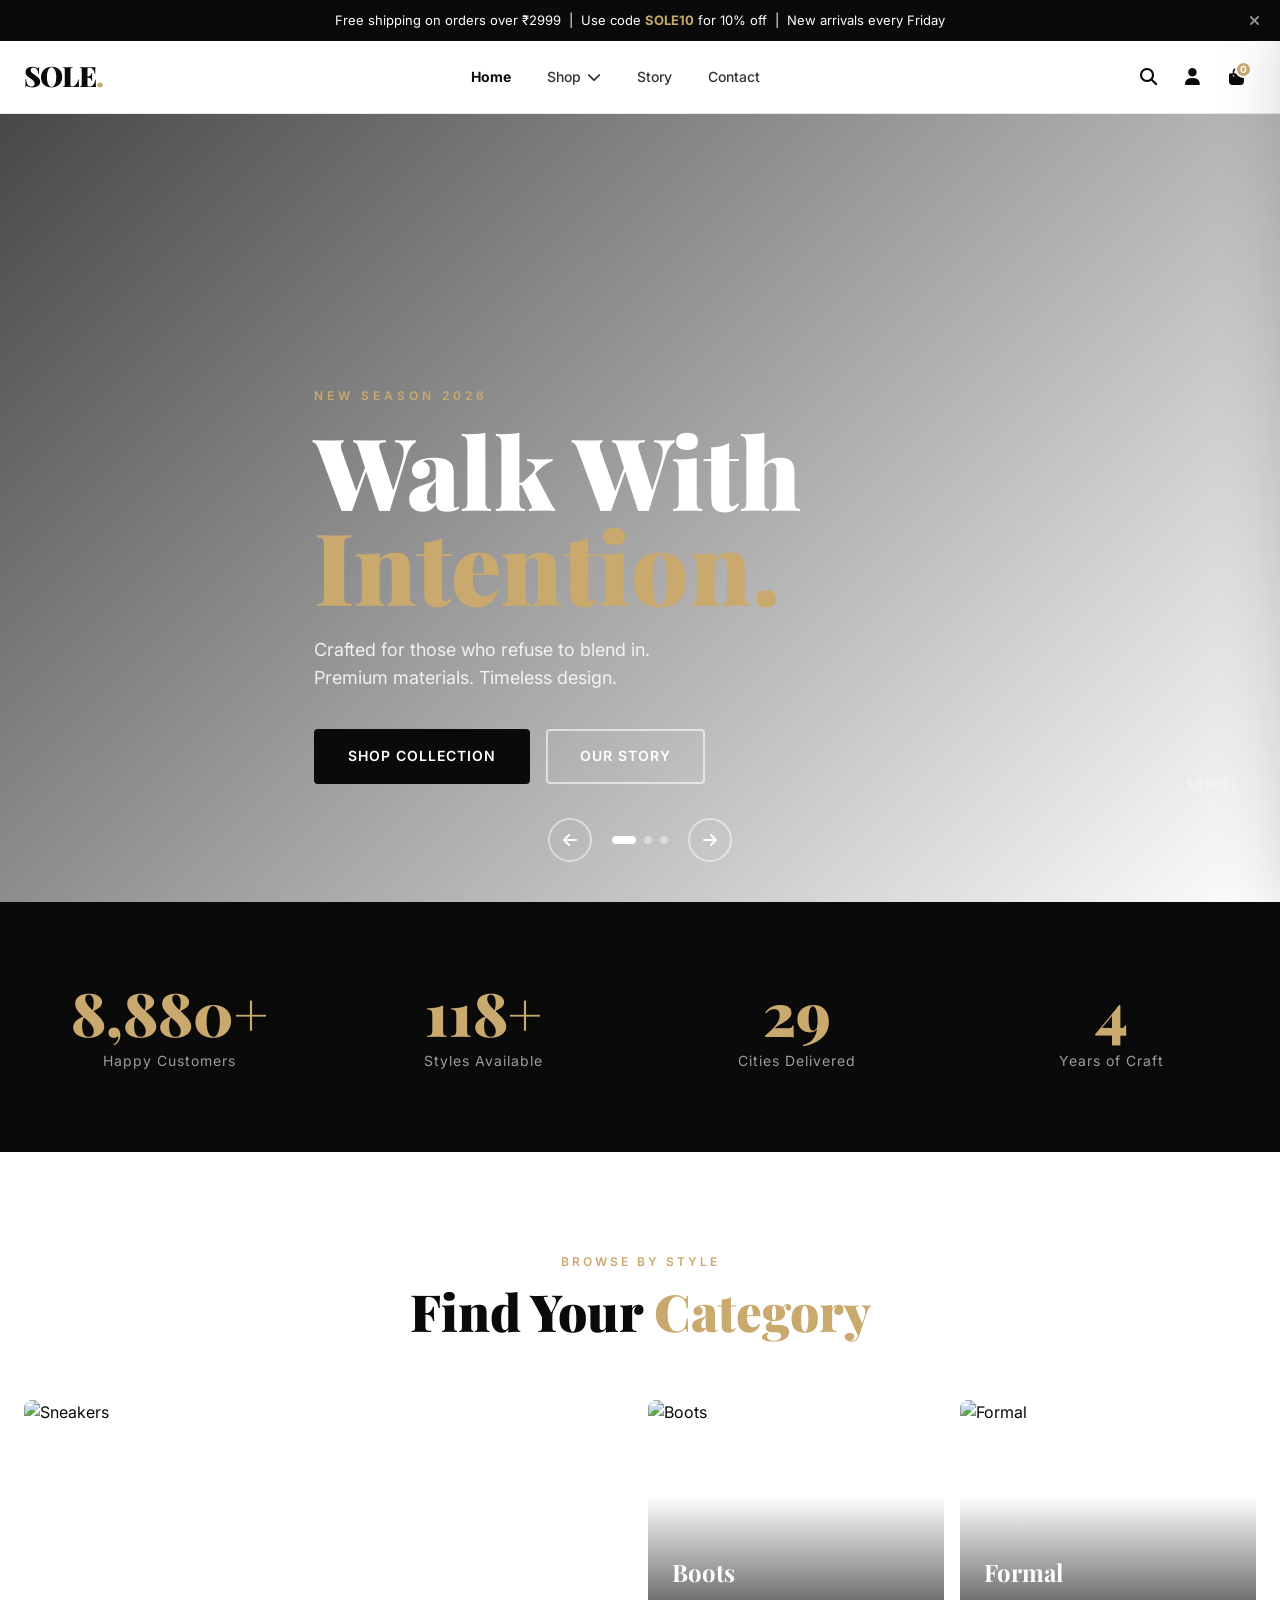
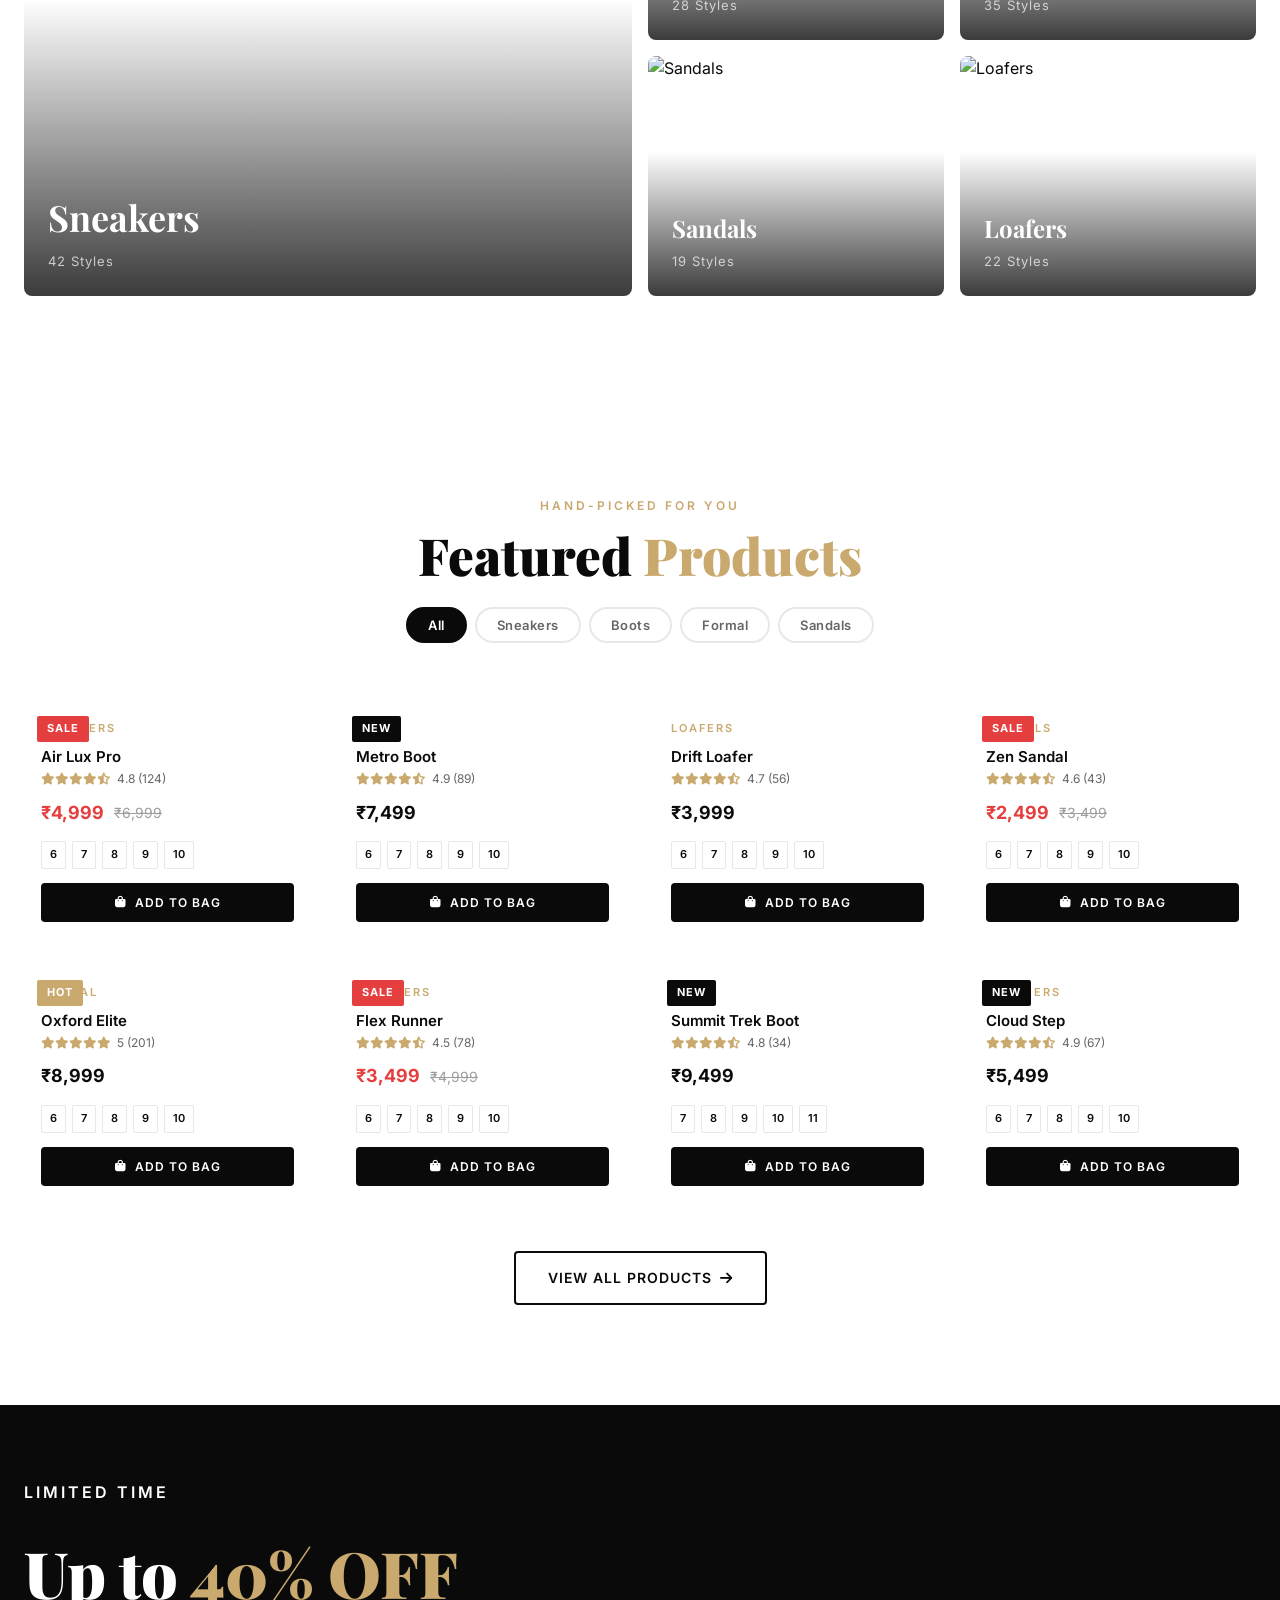
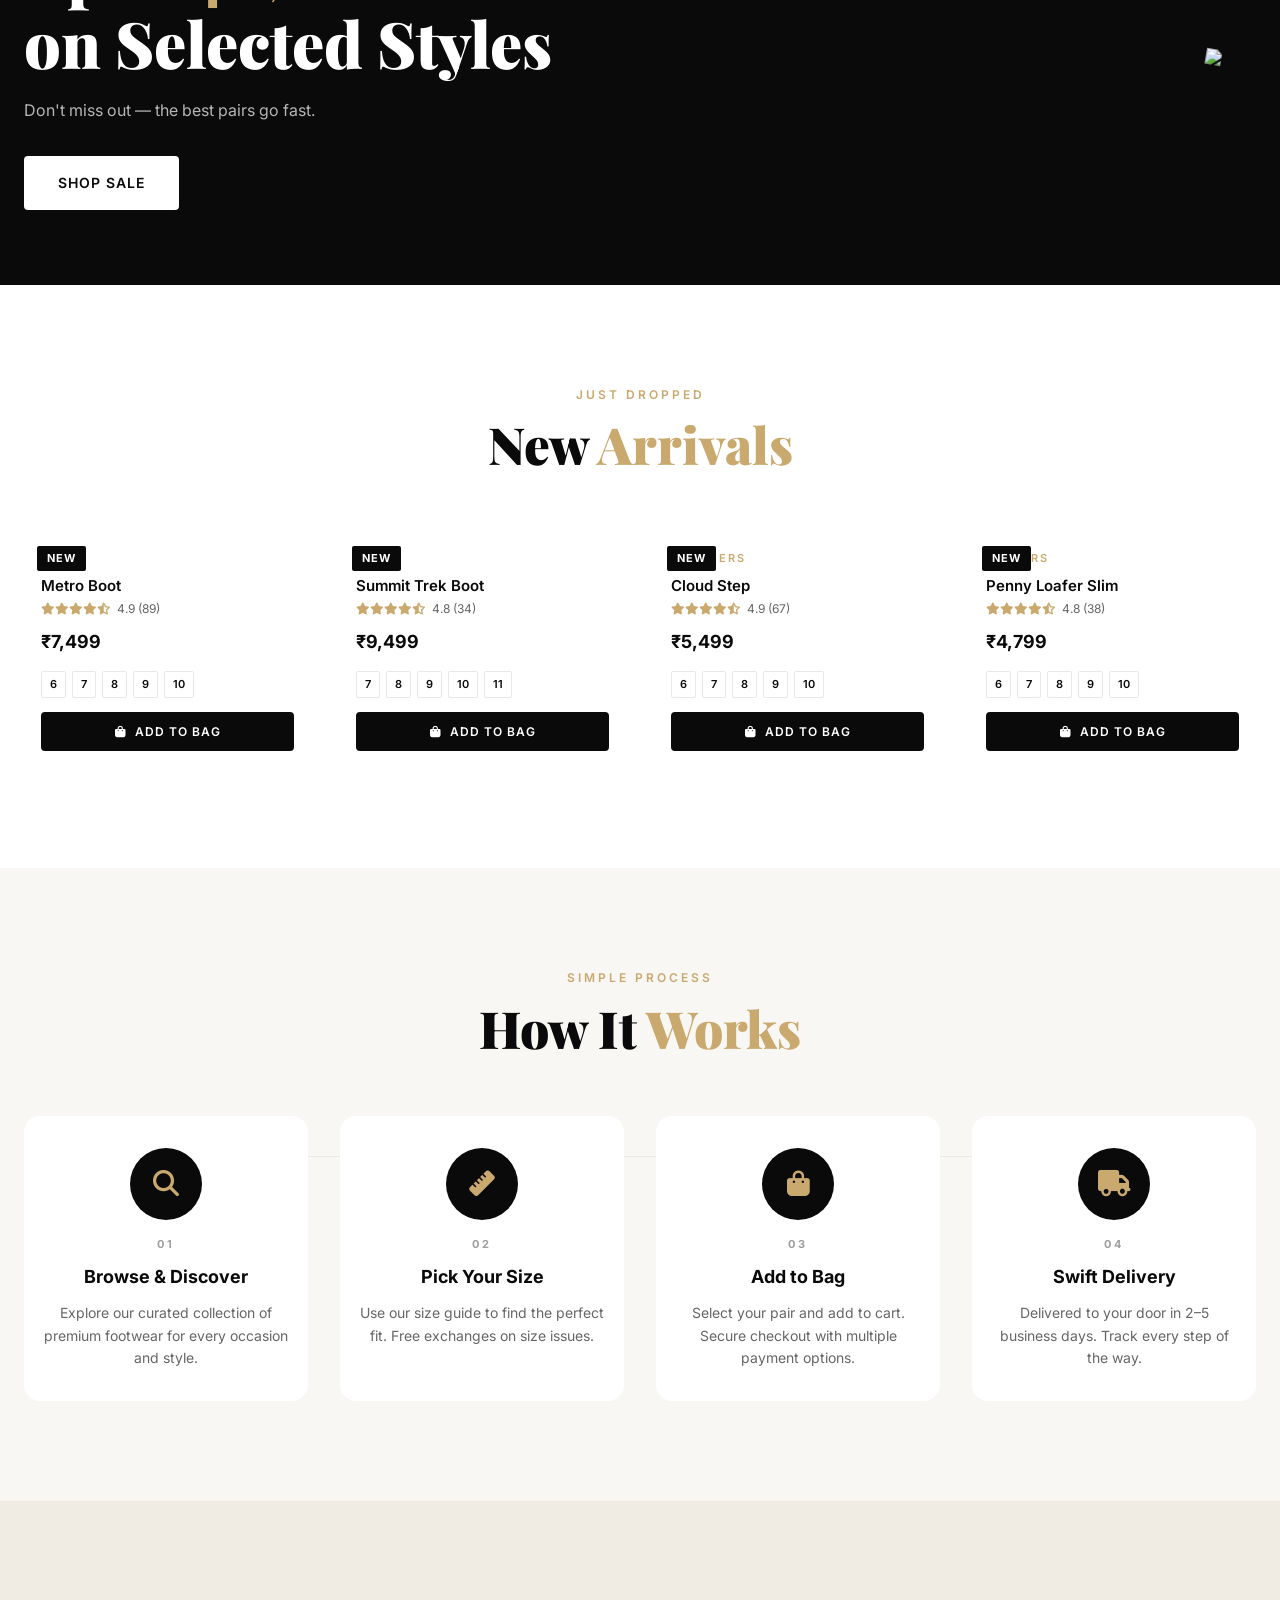
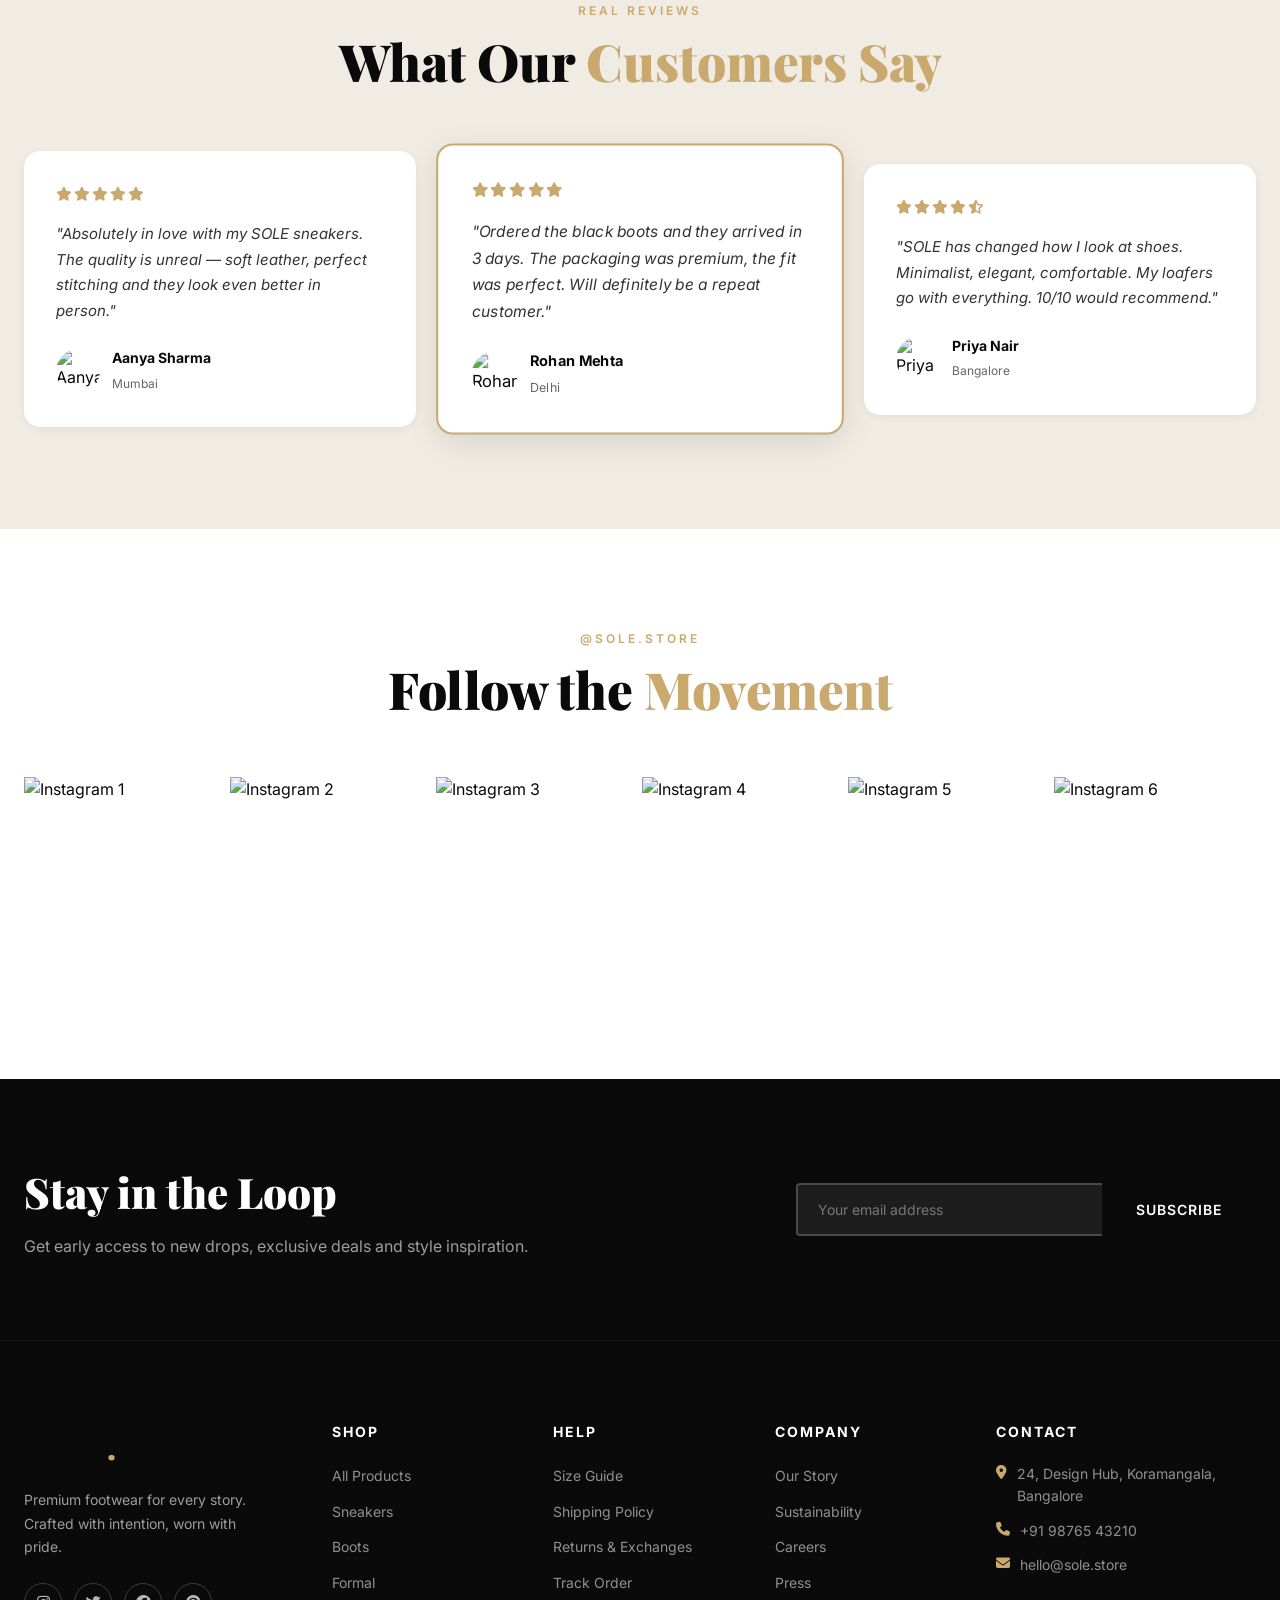
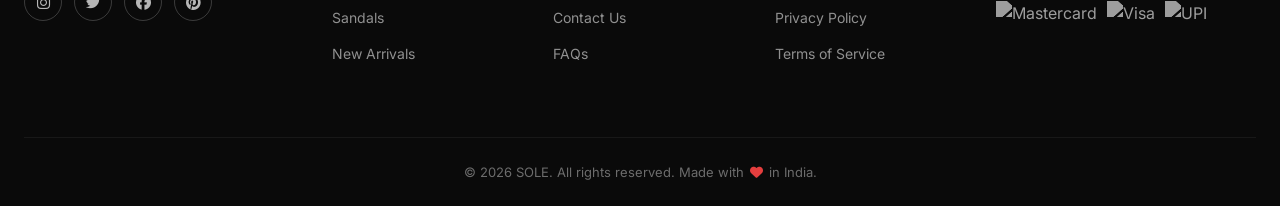
==== commit de92764a: "fix: Link cart checkout button to checkout.html" ====
--- a/index.html
+++ b/index.html
@@ -83,7 +83,7 @@
         <span id="cartSubtotal">₹0</span>
       </div>
       <p class="cart-note">Shipping & taxes calculated at checkout</p>
-      <a href="#" class="btn btn--primary btn--full">Checkout</a>
+      <a href="checkout.html" class="btn btn--primary btn--full">Checkout</a>
       <a href="products.html" class="btn btn--outline btn--full">Continue Shopping</a>
     </div>
   </aside>
